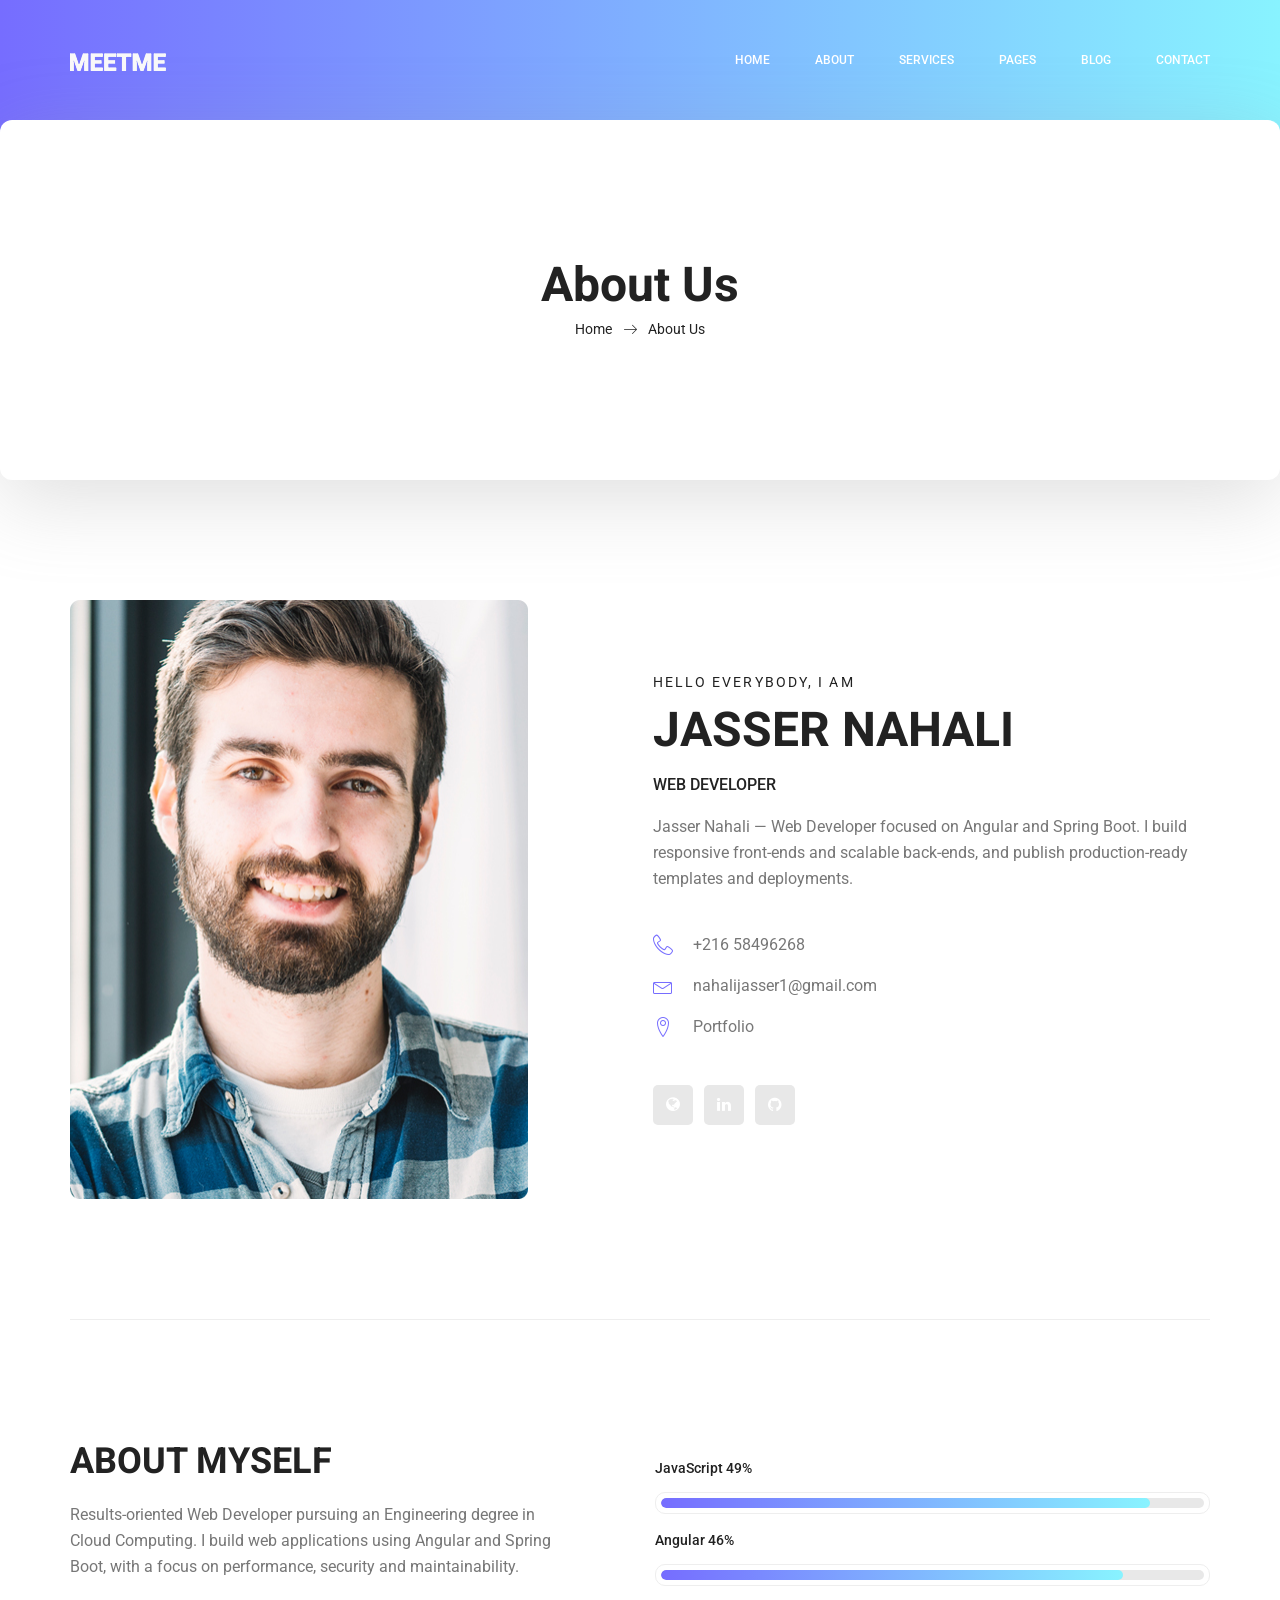
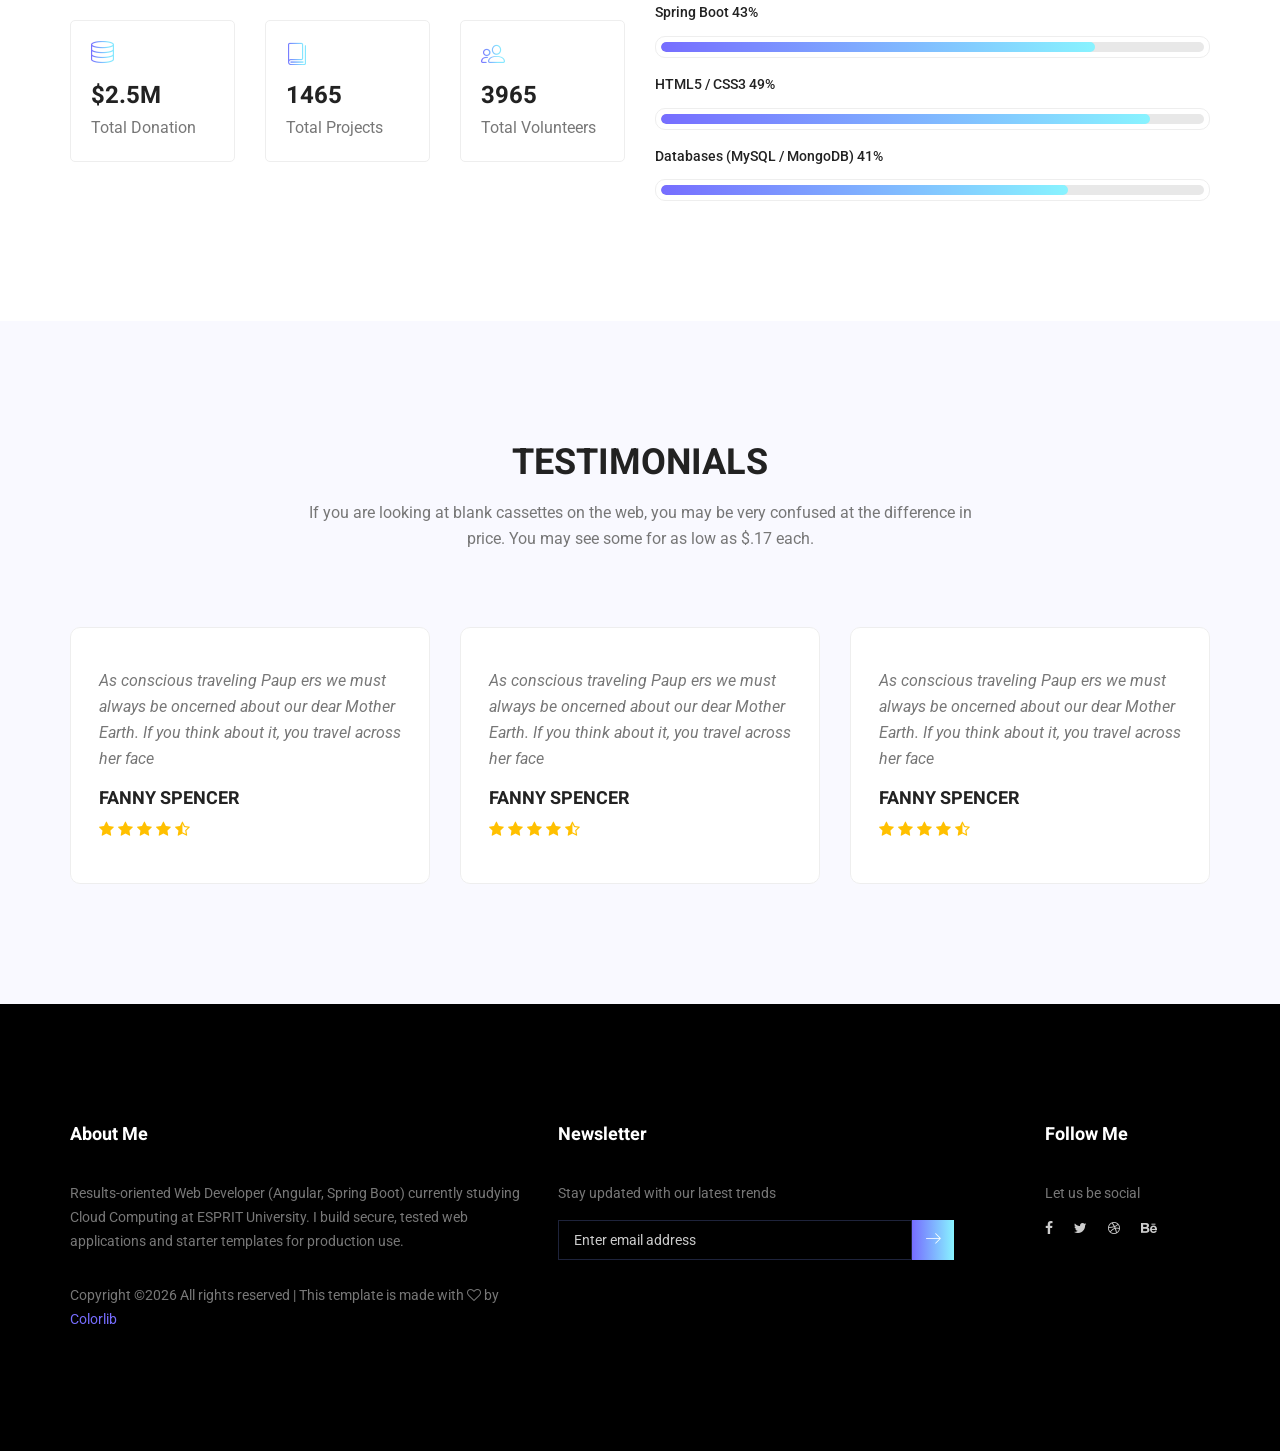
==== about-us.html @ a566b6ca "first commit" ====
<!doctype html>
<html lang="en">
    <head>
        <!-- Required meta tags -->
        <meta charset="utf-8">
        <meta name="viewport" content="width=device-width, initial-scale=1, shrink-to-fit=no">
        <link rel="icon" href="img/favicon.png" type="image/png">
        <title>MeetMe Personal</title>
        <!-- Bootstrap CSS -->
        <link rel="stylesheet" href="css/bootstrap.css">
        <link rel="stylesheet" href="vendors/linericon/style.css">
        <link rel="stylesheet" href="css/font-awesome.min.css">
        <link rel="stylesheet" href="vendors/owl-carousel/owl.carousel.min.css">
        <link rel="stylesheet" href="vendors/lightbox/simpleLightbox.css">
        <link rel="stylesheet" href="vendors/nice-select/css/nice-select.css">
        <link rel="stylesheet" href="vendors/animate-css/animate.css">
        <link rel="stylesheet" href="vendors/popup/magnific-popup.css">
        <!-- main css -->
        <link rel="stylesheet" href="css/style.css">
        <link rel="stylesheet" href="css/responsive.css">
    </head>
    <body>
        
        <!--================Header Menu Area =================-->
        <header class="header_area">
            <div class="main_menu">
            	<nav class="navbar navbar-expand-lg navbar-light">
					<div class="container box_1620">
						<!-- Brand and toggle get grouped for better mobile display -->
						<a class="navbar-brand logo_h" href="index.html"><img src="img/logo.png" alt=""></a>
						<button class="navbar-toggler" type="button" data-toggle="collapse" data-target="#navbarSupportedContent" aria-controls="navbarSupportedContent" aria-expanded="false" aria-label="Toggle navigation">
							<span class="icon-bar"></span>
							<span class="icon-bar"></span>
							<span class="icon-bar"></span>
						</button>
						<!-- Collect the nav links, forms, and other content for toggling -->
						<div class="collapse navbar-collapse offset" id="navbarSupportedContent">
							<ul class="nav navbar-nav menu_nav ml-auto">
								<li class="nav-item active"><a class="nav-link" href="index.html">Home</a></li> 
								<li class="nav-item"><a class="nav-link" href="about-us.html">About</a></li> 
								<li class="nav-item"><a class="nav-link" href="services.html">Services</a></li> 
								<li class="nav-item submenu dropdown">
									<a href="#" class="nav-link dropdown-toggle" data-toggle="dropdown" role="button" aria-haspopup="true" aria-expanded="false">Pages</a>
									<ul class="dropdown-menu">
										<li class="nav-item"><a class="nav-link" href="portfolio.html">Portfolio</a></li>
										<li class="nav-item"><a class="nav-link" href="elements.html">Elements</a></li>
									</ul>
								</li> 
								<li class="nav-item submenu dropdown">
									<a href="#" class="nav-link dropdown-toggle" data-toggle="dropdown" role="button" aria-haspopup="true" aria-expanded="false">Blog</a>
									<ul class="dropdown-menu">
										<li class="nav-item"><a class="nav-link" href="blog.html">Blog</a></li>
										<li class="nav-item"><a class="nav-link" href="single-blog.html">Blog Details</a></li>
									</ul>
								</li> 
								<li class="nav-item"><a class="nav-link" href="contact.html">Contact</a></li>
							</ul>
						</div> 
					</div>
            	</nav>
            </div>
        </header>
        <!--================Header Menu Area =================-->
        
        <!--================Home Banner Area =================-->
        <section class="banner_area">
            <div class="box_1620">
				<div class="banner_inner d-flex align-items-center">
					<div class="container">
						<div class="banner_content text-center">
							<h2>About Us</h2>
							<div class="page_link">
								<a href="index.html">Home</a>
								<a href="about-us.html">About Us</a>
							</div>
						</div>
					</div>
				</div>
            </div>
        </section>
        <!--================End Home Banner Area =================-->
        
        
        <!--================Home Banner Area =================-->
        <section class="profile_area">
           	<div class="container">
           		<div class="profile_inner p_120">
					<div class="row">
						<div class="col-lg-5">
							<img class="img-fluid" src="img/personal-2.jpg" alt="">
						</div>
						<div class="col-lg-7">
							<div class="personal_text">
								<h6>Hello Everybody, I am</h6>
								<h3>JASSER NAHALI</h3>
								<h4>Web Developer</h4>
								<p>Jasser Nahali — Web Developer focused on Angular and Spring Boot. I build responsive front-ends and scalable back-ends, and publish production-ready templates and deployments.</p>
								<ul class="list basic_info">
									<li><a href="#"><i class="lnr lnr-phone-handset"></i> +216 58496268</a></li>
									<li><a href="mailto:nahalijasser1@gmail.com"><i class="lnr lnr-envelope"></i> nahalijasser1@gmail.com</a></li>
									<li><a href="https://jasser-nahali.netlify.app" target="_blank"><i class="lnr lnr-map-marker"></i> Portfolio</a></li>
									
								</ul>
								<ul class="list personal_social">
									<li><a href="https://jasser-nahali.netlify.app" target="_blank"><i class="fa fa-globe"></i></a></li>
									<li><a href="#"><i class="fa fa-linkedin"></i></a></li>
									<li><a href="#"><i class="fa fa-github"></i></a></li>
								</ul>
							</div>
						</div>
					</div>
           		</div>
            </div>
        </section>
        <!--================End Home Banner Area =================-->
        
        <!--================Welcome Area =================-->
        <section class="welcome_area p_120">
        	<div class="container">
        		<div class="row welcome_inner">
        			<div class="col-lg-6">
        				<div class="welcome_text">
	        				<h4>About Myself</h4>
	        				<p>Results-oriented Web Developer pursuing an Engineering degree in Cloud Computing. I build web applications using Angular and Spring Boot, with a focus on performance, security and maintainability.</p>
        					<div class="row">
        						<div class="col-md-4">
        							<div class="wel_item">
        								<i class="lnr lnr-database"></i>
        								<h4>$2.5M</h4>
        								<p>Total Donation</p>
        							</div>
        						</div>
        						<div class="col-md-4">
        							<div class="wel_item">
        								<i class="lnr lnr-book"></i>
        								<h4>1465</h4>
        								<p>Total Projects</p>
        							</div>
        						</div>
        						<div class="col-md-4">
        							<div class="wel_item">
        								<i class="lnr lnr-users"></i>
        								<h4>3965</h4>
        								<p>Total Volunteers</p>
        							</div>
        						</div>
        					</div>
        				</div>
        			</div>
        			<div class="col-lg-6">
        				<div class="tools_expert">
        					<div class="skill_main">
								<div class="skill_item">
									<h4>JavaScript <span class="counter">90</span>%</h4>
									<div class="progress_br">
										<div class="progress">
											<div class="progress-bar" role="progressbar" aria-valuenow="90" aria-valuemin="0" aria-valuemax="100"></div>
										</div>
									</div>
								</div>
								<div class="skill_item">
									<h4>Angular <span class="counter">85</span>%</h4>
									<div class="progress_br">
										<div class="progress">
											<div class="progress-bar" role="progressbar" aria-valuenow="85" aria-valuemin="0" aria-valuemax="100"></div>
										</div>
									</div>
								</div>
								<div class="skill_item">
									<h4>Spring Boot <span class="counter">80</span>%</h4>
									<div class="progress_br">
										<div class="progress">
											<div class="progress-bar" role="progressbar" aria-valuenow="80" aria-valuemin="0" aria-valuemax="100"></div>
										</div>
									</div>
								</div>
								<div class="skill_item">
									<h4>HTML5 / CSS3 <span class="counter">90</span>%</h4>
									<div class="progress_br">
										<div class="progress">
											<div class="progress-bar" role="progressbar" aria-valuenow="90" aria-valuemin="0" aria-valuemax="100"></div>
										</div>
									</div>
								</div>
								<div class="skill_item">
									<h4>Databases (MySQL / MongoDB) <span class="counter">75</span>%</h4>
									<div class="progress_br">
										<div class="progress">
											<div class="progress-bar" role="progressbar" aria-valuenow="75" aria-valuemin="0" aria-valuemax="100"></div>
										</div>
									</div>
								</div>
							</div>
        				</div>
        			</div>
        		</div>
        	</div>
        </section>
        <!--================End Welcome Area =================-->
        
        <!--================Testimonials Area =================-->
        <section class="testimonials_area p_120">
        	<div class="container">
        		<div class="main_title">
        			<h2>Testimonials</h2>
        			<p>If you are looking at blank cassettes on the web, you may be very confused at the difference in price. You may see some for as low as $.17 each.</p>
        		</div>
        		<div class="testi_inner">
					<div class="testi_slider owl-carousel">
						<div class="item">
							<div class="testi_item">
								<p>As conscious traveling Paup ers we must always be oncerned about our dear Mother Earth. If you think about it, you travel across her face</p>
								<h4>Fanny Spencer</h4>
								<a href="#"><i class="fa fa-star"></i></a>
								<a href="#"><i class="fa fa-star"></i></a>
								<a href="#"><i class="fa fa-star"></i></a>
								<a href="#"><i class="fa fa-star"></i></a>
								<a href="#"><i class="fa fa-star-half-o"></i></a>
							</div>
						</div>
						<div class="item">
							<div class="testi_item">
								<p>As conscious traveling Paup ers we must always be oncerned about our dear Mother Earth. If you think about it, you travel across her face</p>
								<h4>Fanny Spencer</h4>
								<a href="#"><i class="fa fa-star"></i></a>
								<a href="#"><i class="fa fa-star"></i></a>
								<a href="#"><i class="fa fa-star"></i></a>
								<a href="#"><i class="fa fa-star"></i></a>
								<a href="#"><i class="fa fa-star-half-o"></i></a>
							</div>
						</div>
						<div class="item">
							<div class="testi_item">
								<p>As conscious traveling Paup ers we must always be oncerned about our dear Mother Earth. If you think about it, you travel across her face</p>
								<h4>Fanny Spencer</h4>
								<a href="#"><i class="fa fa-star"></i></a>
								<a href="#"><i class="fa fa-star"></i></a>
								<a href="#"><i class="fa fa-star"></i></a>
								<a href="#"><i class="fa fa-star"></i></a>
								<a href="#"><i class="fa fa-star-half-o"></i></a>
							</div>
						</div>
					</div>
        		</div>
        	</div>
        </section>
        <!--================End Testimonials Area =================-->
        
        <!--================Footer Area =================-->
        <footer class="footer_area p_120">
        	<div class="container">
        		<div class="row footer_inner">
        			<div class="col-lg-5 col-sm-6">
        				<aside class="f_widget ab_widget">
        					<div class="f_title">
        						<h3>About Me</h3>
        					</div>
        					<p>Results-oriented Web Developer (Angular, Spring Boot) currently studying Cloud Computing at ESPRIT University. I build secure, tested web applications and starter templates for production use.</p>
        					<p><!-- Link back to Colorlib can't be removed. Template is licensed under CC BY 3.0. -->
Copyright &copy;<script>document.write(new Date().getFullYear());</script> All rights reserved | This template is made with <i class="fa fa-heart-o" aria-hidden="true"></i> by <a href="https://colorlib.com" target="_blank">Colorlib</a>
<!-- Link back to Colorlib can't be removed. Template is licensed under CC BY 3.0. --></p>
        				</aside>
        			</div>
        			<div class="col-lg-5 col-sm-6">
        				<aside class="f_widget news_widget">
        					<div class="f_title">
        						<h3>Newsletter</h3>
        					</div>
        					<p>Stay updated with our latest trends</p>
        					<div id="mc_embed_signup">
                                <form target="_blank" action="https://spondonit.us12.list-manage.com/subscribe/post?u=1462626880ade1ac87bd9c93a&amp;id=92a4423d01" method="get" class="subscribe_form relative">
                                	<div class="input-group d-flex flex-row">
                                        <input name="EMAIL" placeholder="Enter email address" onfocus="this.placeholder = ''" onblur="this.placeholder = 'Email Address '" required="" type="email">
                                        <button class="btn sub-btn"><span class="lnr lnr-arrow-right"></span></button>		
                                    </div>				
                                    <div class="mt-10 info"></div>
                                </form>
                            </div>
        				</aside>
        			</div>
        			<div class="col-lg-2">
        				<aside class="f_widget social_widget">
        					<div class="f_title">
        						<h3>Follow Me</h3>
        					</div>
        					<p>Let us be social</p>
        					<ul class="list">
        						<li><a href="#"><i class="fa fa-facebook"></i></a></li>
        						<li><a href="#"><i class="fa fa-twitter"></i></a></li>
        						<li><a href="#"><i class="fa fa-dribbble"></i></a></li>
        						<li><a href="#"><i class="fa fa-behance"></i></a></li>
        					</ul>
        				</aside>
        			</div>
        		</div>
        	</div>
        </footer>
        <!--================End Footer Area =================-->
        
        
        
        
        <!-- Optional JavaScript -->
        <!-- jQuery first, then Popper.js, then Bootstrap JS -->
        <script src="js/jquery-3.3.1.min.js"></script>
        <script src="js/popper.js"></script>
        <script src="js/bootstrap.min.js"></script>
        <script src="js/stellar.js"></script>
        <script src="vendors/lightbox/simpleLightbox.min.js"></script>
        <script src="vendors/nice-select/js/jquery.nice-select.min.js"></script>
        <script src="vendors/isotope/imagesloaded.pkgd.min.js"></script>
        <script src="vendors/isotope/isotope.pkgd.min.js"></script>
        <script src="vendors/owl-carousel/owl.carousel.min.js"></script>
        <script src="vendors/popup/jquery.magnific-popup.min.js"></script>
        <script src="js/jquery.ajaxchimp.min.js"></script>
        <script src="vendors/counter-up/jquery.waypoints.min.js"></script>
        <script src="vendors/counter-up/jquery.counterup.min.js"></script>
        <script src="js/mail-script.js"></script>
        <script src="js/theme.js"></script>
    </body>
</html>
---- vendors/linericon/style.css ----
@font-face {
	font-family: 'Linearicons-Free';
	src:url('fonts/Linearicons-Free.eot?w118d');
	src:url('fonts/Linearicons-Free.eot?#iefixw118d') format('embedded-opentype'),
		url('fonts/Linearicons-Free.woff2?w118d') format('woff2'),
		url('fonts/Linearicons-Free.woff?w118d') format('woff'),
		url('fonts/Linearicons-Free.ttf?w118d') format('truetype'),
		url('fonts/Linearicons-Free.svg?w118d#Linearicons-Free') format('svg');
	font-weight: normal;
	font-style: normal;
}

.lnr {
	font-family: 'Linearicons-Free';
	speak: none;
	font-style: normal;
	font-weight: normal;
	font-variant: normal;
	text-transform: none;
	line-height: 1;

	/* Better Font Rendering =========== */
	-webkit-font-smoothing: antialiased;
	-moz-osx-font-smoothing: grayscale;
}

.lnr-home:before {
	content: "\e800";
}
.lnr-apartment:before {
	content: "\e801";
}
.lnr-pencil:before {
	content: "\e802";
}
.lnr-magic-wand:before {
	content: "\e803";
}
.lnr-drop:before {
	content: "\e804";
}
.lnr-lighter:before {
	content: "\e805";
}
.lnr-poop:before {
	content: "\e806";
}
.lnr-sun:before {
	content: "\e807";
}
.lnr-moon:before {
	content: "\e808";
}
.lnr-cloud:before {
	content: "\e809";
}
.lnr-cloud-upload:before {
	content: "\e80a";
}
.lnr-cloud-download:before {
	content: "\e80b";
}
.lnr-cloud-sync:before {
	content: "\e80c";
}
.lnr-cloud-check:before {
	content: "\e80d";
}
.lnr-database:before {
	content: "\e80e";
}
.lnr-lock:before {
	content: "\e80f";
}
.lnr-cog:before {
	content: "\e810";
}
.lnr-trash:before {
	content: "\e811";
}
.lnr-dice:before {
	content: "\e812";
}
.lnr-heart:before {
	content: "\e813";
}
.lnr-star:before {
	content: "\e814";
}
.lnr-star-half:before {
	content: "\e815";
}
.lnr-star-empty:before {
	content: "\e816";
}
.lnr-flag:before {
	content: "\e817";
}
.lnr-envelope:before {
	content: "\e818";
}
.lnr-paperclip:before {
	content: "\e819";
}
.lnr-inbox:before {
	content: "\e81a";
}
.lnr-eye:before {
	content: "\e81b";
}
.lnr-printer:before {
	content: "\e81c";
}
.lnr-file-empty:before {
	content: "\e81d";
}
.lnr-file-add:before {
	content: "\e81e";
}
.lnr-enter:before {
	content: "\e81f";
}
.lnr-exit:before {
	content: "\e820";
}
.lnr-graduation-hat:before {
	content: "\e821";
}
.lnr-license:before {
	content: "\e822";
}
.lnr-music-note:before {
	content: "\e823";
}
.lnr-film-play:before {
	content: "\e824";
}
.lnr-camera-video:before {
	content: "\e825";
}
.lnr-camera:before {
	content: "\e826";
}
.lnr-picture:before {
	content: "\e827";
}
.lnr-book:before {
	content: "\e828";
}
.lnr-bookmark:before {
	content: "\e829";
}
.lnr-user:before {
	content: "\e82a";
}
.lnr-users:before {
	content: "\e82b";
}
.lnr-shirt:before {
	content: "\e82c";
}
.lnr-store:before {
	content: "\e82d";
}
.lnr-cart:before {
	content: "\e82e";
}
.lnr-tag:before {
	content: "\e82f";
}
.lnr-phone-handset:before {
	content: "\e830";
}
.lnr-phone:before {
	content: "\e831";
}
.lnr-pushpin:before {
	content: "\e832";
}
.lnr-map-marker:before {
	content: "\e833";
}
.lnr-map:before {
	content: "\e834";
}
.lnr-location:before {
	content: "\e835";
}
.lnr-calendar-full:before {
	content: "\e836";
}
.lnr-keyboard:before {
	content: "\e837";
}
.lnr-spell-check:before {
	content: "\e838";
}
.lnr-screen:before {
	content: "\e839";
}
.lnr-smartphone:before {
	content: "\e83a";
}
.lnr-tablet:before {
	content: "\e83b";
}
.lnr-laptop:before {
	content: "\e83c";
}
.lnr-laptop-phone:before {
	content: "\e83d";
}
.lnr-power-switch:before {
	content: "\e83e";
}
.lnr-bubble:before {
	content: "\e83f";
}
.lnr-heart-pulse:before {
	content: "\e840";
}
.lnr-construction:before {
	content: "\e841";
}
.lnr-pie-chart:before {
	content: "\e842";
}
.lnr-chart-bars:before {
	content: "\e843";
}
.lnr-gift:before {
	content: "\e844";
}
.lnr-diamond:before {
	content: "\e845";
}
.lnr-linearicons:before {
	content: "\e846";
}
.lnr-dinner:before {
	content: "\e847";
}
.lnr-coffee-cup:before {
	content: "\e848";
}
.lnr-leaf:before {
	content: "\e849";
}
.lnr-paw:before {
	content: "\e84a";
}
.lnr-rocket:before {
	content: "\e84b";
}
.lnr-briefcase:before {
	content: "\e84c";
}
.lnr-bus:before {
	content: "\e84d";
}
.lnr-car:before {
	content: "\e84e";
}
.lnr-train:before {
	content: "\e84f";
}
.lnr-bicycle:before {
	content: "\e850";
}
.lnr-wheelchair:before {
	content: "\e851";
}
.lnr-select:before {
	content: "\e852";
}
.lnr-earth:before {
	content: "\e853";
}
.lnr-smile:before {
	content: "\e854";
}
.lnr-sad:before {
	content: "\e855";
}
.lnr-neutral:before {
	content: "\e856";
}
.lnr-mustache:before {
	content: "\e857";
}
.lnr-alarm:before {
	content: "\e858";
}
.lnr-bullhorn:before {
	content: "\e859";
}
.lnr-volume-high:before {
	content: "\e85a";
}
.lnr-volume-medium:before {
	content: "\e85b";
}
.lnr-volume-low:before {
	content: "\e85c";
}
.lnr-volume:before {
	content: "\e85d";
}
.lnr-mic:before {
	content: "\e85e";
}
.lnr-hourglass:before {
	content: "\e85f";
}
.lnr-undo:before {
	content: "\e860";
}
.lnr-redo:before {
	content: "\e861";
}
.lnr-sync:before {
	content: "\e862";
}
.lnr-history:before {
	content: "\e863";
}
.lnr-clock:before {
	content: "\e864";
}
.lnr-download:before {
	content: "\e865";
}
.lnr-upload:before {
	content: "\e866";
}
.lnr-enter-down:before {
	content: "\e867";
}
.lnr-exit-up:before {
	content: "\e868";
}
.lnr-bug:before {
	content: "\e869";
}
.lnr-code:before {
	content: "\e86a";
}
.lnr-link:before {
	content: "\e86b";
}
.lnr-unlink:before {
	content: "\e86c";
}
.lnr-thumbs-up:before {
	content: "\e86d";
}
.lnr-thumbs-down:before {
	content: "\e86e";
}
.lnr-magnifier:before {
	content: "\e86f";
}
.lnr-cross:before {
	content: "\e870";
}
.lnr-menu:before {
	content: "\e871";
}
.lnr-list:before {
	content: "\e872";
}
.lnr-chevron-up:before {
	content: "\e873";
}
.lnr-chevron-down:before {
	content: "\e874";
}
.lnr-chevron-left:before {
	content: "\e875";
}
.lnr-chevron-right:before {
	content: "\e876";
}
.lnr-arrow-up:before {
	content: "\e877";
}
.lnr-arrow-down:before {
	content: "\e878";
}
.lnr-arrow-left:before {
	content: "\e879";
}
.lnr-arrow-right:before {
	content: "\e87a";
}
.lnr-move:before {
	content: "\e87b";
}
.lnr-warning:before {
	content: "\e87c";
}
.lnr-question-circle:before {
	content: "\e87d";
}
.lnr-menu-circle:before {
	content: "\e87e";
}
.lnr-checkmark-circle:before {
	content: "\e87f";
}
.lnr-cross-circle:before {
	content: "\e880";
}
.lnr-plus-circle:before {
	content: "\e881";
}
.lnr-circle-minus:before {
	content: "\e882";
}
.lnr-arrow-up-circle:before {
	content: "\e883";
}
.lnr-arrow-down-circle:before {
	content: "\e884";
}
.lnr-arrow-left-circle:before {
	content: "\e885";
}
.lnr-arrow-right-circle:before {
	content: "\e886";
}
.lnr-chevron-up-circle:before {
	content: "\e887";
}
.lnr-chevron-down-circle:before {
	content: "\e888";
}
.lnr-chevron-left-circle:before {
	content: "\e889";
}
.lnr-chevron-right-circle:before {
	content: "\e88a";
}
.lnr-crop:before {
	content: "\e88b";
}
.lnr-frame-expand:before {
	content: "\e88c";
}
.lnr-frame-contract:before {
	content: "\e88d";
}
.lnr-layers:before {
	content: "\e88e";
}
.lnr-funnel:before {
	content: "\e88f";
}
.lnr-text-format:before {
	content: "\e890";
}
.lnr-text-format-remove:before {
	content: "\e891";
}
.lnr-text-size:before {
	content: "\e892";
}
.lnr-bold:before {
	content: "\e893";
}
.lnr-italic:before {
	content: "\e894";
}
.lnr-underline:before {
	content: "\e895";
}
.lnr-strikethrough:before {
	content: "\e896";
}
.lnr-highlight:before {
	content: "\e897";
}
.lnr-text-align-left:before {
	content: "\e898";
}
.lnr-text-align-center:before {
	content: "\e899";
}
.lnr-text-align-right:before {
	content: "\e89a";
}
.lnr-text-align-justify:before {
	content: "\e89b";
}
.lnr-line-spacing:before {
	content: "\e89c";
}
.lnr-indent-increase:before {
	content: "\e89d";
}
.lnr-indent-decrease:before {
	content: "\e89e";
}
.lnr-pilcrow:before {
	content: "\e89f";
}
.lnr-direction-ltr:before {
	content: "\e8a0";
}
.lnr-direction-rtl:before {
	content: "\e8a1";
}
.lnr-page-break:before {
	content: "\e8a2";
}
.lnr-sort-alpha-asc:before {
	content: "\e8a3";
}
.lnr-sort-amount-asc:before {
	content: "\e8a4";
}
.lnr-hand:before {
	content: "\e8a5";
}
.lnr-pointer-up:before {
	content: "\e8a6";
}
.lnr-pointer-right:before {
	content: "\e8a7";
}
.lnr-pointer-down:before {
	content: "\e8a8";
}
.lnr-pointer-left:before {
	content: "\e8a9";
}
---- vendors/nice-select/css/nice-select.css ----
.nice-select {
  -webkit-tap-highlight-color: transparent;
  background-color: #fff;
  border-radius: 5px;
  border: solid 1px #e8e8e8;
  box-sizing: border-box;
  clear: both;
  cursor: pointer;
  display: block;
  float: left;
  font-family: inherit;
  font-size: 14px;
  font-weight: normal;
  height: 42px;
  line-height: 40px;
  outline: none;
  padding-left: 18px;
  padding-right: 30px;
  position: relative;
  text-align: left !important;
  -webkit-transition: all 0.2s ease-in-out;
  transition: all 0.2s ease-in-out;
  -webkit-user-select: none;
     -moz-user-select: none;
      -ms-user-select: none;
          user-select: none;
  white-space: nowrap;
  width: auto; }
  .nice-select:hover {
    border-color: #dbdbdb; }
  .nice-select:active, .nice-select.open, .nice-select:focus {
    border-color: #999; }
  .nice-select:after {
    border-bottom: 2px solid #999;
    border-right: 2px solid #999;
    content: '';
    display: block;
    height: 5px;
    margin-top: -4px;
    pointer-events: none;
    position: absolute;
    right: 12px;
    top: 50%;
    -webkit-transform-origin: 66% 66%;
        -ms-transform-origin: 66% 66%;
            transform-origin: 66% 66%;
    -webkit-transform: rotate(45deg);
        -ms-transform: rotate(45deg);
            transform: rotate(45deg);
    -webkit-transition: all 0.15s ease-in-out;
    transition: all 0.15s ease-in-out;
    width: 5px; }
  .nice-select.open:after {
    -webkit-transform: rotate(-135deg);
        -ms-transform: rotate(-135deg);
            transform: rotate(-135deg); }
  .nice-select.open .list {
    opacity: 1;
    pointer-events: auto;
    -webkit-transform: scale(1) translateY(0);
        -ms-transform: scale(1) translateY(0);
            transform: scale(1) translateY(0); }
  .nice-select.disabled {
    border-color: #ededed;
    color: #999;
    pointer-events: none; }
    .nice-select.disabled:after {
      border-color: #cccccc; }
  .nice-select.wide {
    width: 100%; }
    .nice-select.wide .list {
      left: 0 !important;
      right: 0 !important; }
  .nice-select.right {
    float: right; }
    .nice-select.right .list {
      left: auto;
      right: 0; }
  .nice-select.small {
    font-size: 12px;
    height: 36px;
    line-height: 34px; }
    .nice-select.small:after {
      height: 4px;
      width: 4px; }
    .nice-select.small .option {
      line-height: 34px;
      min-height: 34px; }
  .nice-select .list {
    background-color: #fff;
    border-radius: 5px;
    box-shadow: 0 0 0 1px rgba(68, 68, 68, 0.11);
    box-sizing: border-box;
    margin-top: 4px;
    opacity: 0;
    overflow: hidden;
    padding: 0;
    pointer-events: none;
    position: absolute;
    top: 100%;
    left: 0;
    -webkit-transform-origin: 50% 0;
        -ms-transform-origin: 50% 0;
            transform-origin: 50% 0;
    -webkit-transform: scale(0.75) translateY(-21px);
        -ms-transform: scale(0.75) translateY(-21px);
            transform: scale(0.75) translateY(-21px);
    -webkit-transition: all 0.2s cubic-bezier(0.5, 0, 0, 1.25), opacity 0.15s ease-out;
    transition: all 0.2s cubic-bezier(0.5, 0, 0, 1.25), opacity 0.15s ease-out;
    z-index: 9; }
    .nice-select .list:hover .option:not(:hover) {
      background-color: transparent !important; }
  .nice-select .option {
    cursor: pointer;
    font-weight: 400;
    line-height: 40px;
    list-style: none;
    min-height: 40px;
    outline: none;
    padding-left: 18px;
    padding-right: 29px;
    text-align: left;
    -webkit-transition: all 0.2s;
    transition: all 0.2s; }
    .nice-select .option:hover, .nice-select .option.focus, .nice-select .option.selected.focus {
      background-color: #f6f6f6; }
    .nice-select .option.selected {
      font-weight: bold; }
    .nice-select .option.disabled {
      background-color: transparent;
      color: #999;
      cursor: default; }

.no-csspointerevents .nice-select .list {
  display: none; }

.no-csspointerevents .nice-select.open .list {
  display: block; }
---- css/style.css ----
/*----------------------------------------------------
@File: Default Styles
@Author: Rocky Ahmed
@URL: http://wethemez.com
Author E-mail: rockybd1995@gmail.com

This file contains the styling for the actual theme, this
is the file you need to edit to change the look of the
theme.
---------------------------------------------------- */
/*=====================================================================
@Template Name: Builder Construction 
@Author: Rocky Ahmed
@Developed By: Rocky Ahmed
@Developer URL: http://rocky.wethemez.com
Author E-mail: rockybd1995@gmail.com

@Default Styles

Table of Content:
01/ Variables
02/ predefin
03/ header
04/ button
05/ banner
06/ breadcrumb
07/ about
08/ team
09/ project 
10/ price 
11/ team 
12/ blog 
13/ video  
14/ features  
15/ career  
16/ contact 
17/ footer

=====================================================================*/
/*----------------------------------------------------*/
/*font Variables*/
/*Color Variables*/
/*=================== fonts ====================*/
@import url("https://fonts.googleapis.com/css?family=Heebo:300,400,700,900|Roboto:300,400,500,700");
/*---------------------------------------------------- */
/*----------------------------------------------------*/
.list {
  list-style: none;
  margin: 0px;
  padding: 0px; }
.imageprofile{
  width: 700px;
}
a {
  text-decoration: none;
  transition: all 0.3s ease-in-out; }
  a:hover, a:focus {
    text-decoration: none;
    outline: none; }

.row.m0 {
  margin: 0px; }

body {
  line-height: 26px;
  font-size: 16px;
  font-family: "Roboto", sans-serif;
  font-weight: normal;
  color: #777777; }

h1, h2, h3, h4, h5, h6 {
  font-family: "Heebo", sans-serif;
  font-weight: bold; }

button:focus {
  outline: none;
  box-shadow: none; }

.p0 {
  padding-left: 0px;
  padding-right: 0px; }

.p_120 {
  padding-top: 120px;
  padding-bottom: 120px; }

.p_100 {
  padding-top: 100px;
  padding-bottom: 100px; }

.pad_top {
  padding-top: 120px; }

.pad_bt {
  padding-bottom: 120px; }

.mt-25 {
  margin-top: 25px; }

@media (min-width: 1200px) {
  .container {
    max-width: 1170px; } }

@media (min-width: 1620px) {
  .box_1620 {
    max-width: 1620px;
    margin: auto;
    width: 100%;
    padding-left: 0px;
    padding-right: 0px; } }
/* Main Title Area css
============================================================================================ */
.main_title {
  text-align: center;
  max-width: 670px;
  margin: 0px auto 75px; }
  .main_title h2 {
    font-family: "Heebo", sans-serif;
    font-size: 36px;
    color: #222222;
    margin-bottom: 15px;
    text-transform: uppercase; }
  .main_title p {
    font-size: 16px;
    font-family: "Roboto", sans-serif;
    font-weight: normal;
    line-height: 26px;
    color: #777777;
    margin-bottom: 0px; }

/* End Main Title Area css
============================================================================================ */
/*---------------------------------------------------- */
/*----------------------------------------------------*/
.header_area {
  position: absolute;
  width: 100%;
  top: 0;
  left: 0;
  z-index: 99;
  transition: background 0.4s, all 0.3s linear; }
  .header_area .navbar {
    background: transparent;
    padding: 0px;
    border: 0px;
    border-radius: 0px; }
    .header_area .navbar .nav .nav-item {
      margin-right: 45px; }
      .header_area .navbar .nav .nav-item .nav-link {
        font: 500 12px/120px "Roboto", sans-serif;
        text-transform: uppercase;
        color: #fff;
        padding: 0px;
        display: inline-block; }
        .header_area .navbar .nav .nav-item .nav-link:after {
          display: none; }
      .header_area .navbar .nav .nav-item:hover .nav-link, .header_area .navbar .nav .nav-item.active .nav-link {
        color: #fff; }
      .header_area .navbar .nav .nav-item.submenu {
        position: relative; }
        .header_area .navbar .nav .nav-item.submenu ul {
          border: none;
          padding: 0px;
          border-radius: 0px;
          box-shadow: none;
          margin: 0px;
          background: #fff;
          box-shadow: 0px 3px 16px 0px rgba(0, 0, 0, 0.1); }
          @media (min-width: 992px) {
            .header_area .navbar .nav .nav-item.submenu ul {
              position: absolute;
              top: 120%;
              left: 0px;
              min-width: 200px;
              text-align: left;
              opacity: 0;
              transition: all 300ms ease-in;
              visibility: hidden;
              display: block;
              border: none;
              padding: 0px;
              border-radius: 0px; } }
          .header_area .navbar .nav .nav-item.submenu ul:before {
            content: "";
            width: 0;
            height: 0;
            border-style: solid;
            border-width: 10px 10px 0 10px;
            border-color: #eeeeee transparent transparent transparent;
            position: absolute;
            right: 24px;
            top: 45px;
            z-index: 3;
            opacity: 0;
            transition: all 400ms linear; }
          .header_area .navbar .nav .nav-item.submenu ul .nav-item {
            display: block;
            float: none;
            margin-right: 0px;
            border-bottom: 1px solid #ededed;
            margin-left: 0px;
            transition: all 0.4s linear; }
            .header_area .navbar .nav .nav-item.submenu ul .nav-item .nav-link {
              line-height: 45px;
              color: #222222;
              padding: 0px 30px;
              transition: all 150ms linear;
              display: block;
              margin-right: 0px; }
            .header_area .navbar .nav .nav-item.submenu ul .nav-item:last-child {
              border-bottom: none; }
            .header_area .navbar .nav .nav-item.submenu ul .nav-item:hover .nav-link {
              background: #766dff;
              color: #fff; }
        @media (min-width: 992px) {
          .header_area .navbar .nav .nav-item.submenu:hover ul {
            visibility: visible;
            opacity: 1;
            top: 100%; } }
        .header_area .navbar .nav .nav-item.submenu:hover ul .nav-item {
          margin-top: 0px; }
      .header_area .navbar .nav .nav-item:last-child {
        margin-right: 0px; }
    .header_area .navbar .search {
      font-size: 12px;
      line-height: 60px;
      display: inline-block;
      color: #222222;
      margin-left: 80px; }
      .header_area .navbar .search i {
        font-weight: 600; }
  .header_area.navbar_fixed .main_menu {
    position: fixed;
    width: 100%;
    top: -70px;
    left: 0;
    right: 0;
    background: #000;
    transform: translateY(70px);
    transition: transform 500ms ease, background 500ms ease;
    -webkit-transition: transform 500ms ease, background 500ms ease;
    box-shadow: 0px 3px 16px 0px rgba(0, 0, 0, 0.1); }
    .header_area.navbar_fixed .main_menu .navbar .nav .nav-item .nav-link {
      line-height: 70px; }

.top_menu {
  background: #f9f9ff; }
  .top_menu .header_social li {
    display: inline-block;
    margin-right: 15px; }
    .top_menu .header_social li a {
      font-size: 14px;
      color: #777777;
      display: inline-block;
      line-height: 42px;
      transition: all 300ms linear 0s; }
    .top_menu .header_social li:last-child {
      margin-right: 0px; }
    .top_menu .header_social li:hover a {
      color: #766dff; }
  .top_menu .dn_btn {
    line-height: 42px;
    display: inline-block;
    font-size: 12px;
    margin-right: 30px;
    font-family: "Roboto", sans-serif;
    font-weight: normal;
    color: #777777;
    transition: all 300ms linear 0s; }
    .top_menu .dn_btn:hover {
      color: #766dff; }
    .top_menu .dn_btn:last-child {
      margin-right: 0px; }
  .top_menu .lan_pack {
    height: 30px;
    border: 1px solid #eeeeee;
    border-radius: 3px;
    line-height: 28px;
    font-size: 12px;
    font-family: "Roboto", sans-serif;
    font-weight: 500;
    padding-left: 19px;
    padding-right: 36px;
    color: #777777;
    background: #f9f9ff;
    margin-right: 5px;
    margin-top: 8px; }
    .top_menu .lan_pack .current {
      color: #777777; }
    .top_menu .lan_pack:after {
      content: "\f0d7";
      border: none !important;
      font: normal normal normal 12px/1 FontAwesome;
      transform: rotate(0deg);
      height: auto;
      margin-top: -6px;
      right: 20px; }

/*---------------------------------------------------- */
/*----------------------------------------------------*/
/* Home Banner Area css
============================================================================================ */
.home_banner_area {
  position: relative;
  z-index: 1;
  background-image: -moz-linear-gradient(0deg, #766dff 0%, #88f3ff 100%);
  background-image: -webkit-linear-gradient(0deg, #766dff 0%, #88f3ff 100%);
  background-image: -ms-linear-gradient(0deg, #766dff 0%, #88f3ff 100%);
  margin-bottom: 200px; }
  .home_banner_area .box_1620 {
    min-height: 700px;
    border-radius: 12px;
    position: relative;
    bottom: -200px;
    background: #fff;
    padding: 30px;
    box-shadow: 0px 20px 80px 0px rgba(153, 153, 153, 0.3); }
  .home_banner_area .banner_inner {
    position: relative;
    width: 100%;
    min-height: 700px;
    display: flex; }
    .home_banner_area .banner_inner .banner_content {
      color: #222222;
      vertical-align: middle;
      align-self: center;
      text-align: left; }
      .home_banner_area .banner_inner .banner_content .media .d-flex {
        padding-right: 125px; }
      .home_banner_area .banner_inner .banner_content .media .media-body {
        vertical-align: middle;
        align-self: center; }

.blog_banner {
  min-height: 780px;
  position: relative;
  z-index: 1;
  overflow: hidden;
  margin-bottom: 0px; }
  .blog_banner .banner_inner {
    background: #04091e;
    position: relative;
    overflow: hidden;
    width: 100%;
    min-height: 780px;
    z-index: 1; }
    .blog_banner .banner_inner .overlay {
      background: url(../img/banner/banner-2.jpg) no-repeat scroll center center;
      opacity: .5;
      height: 125%;
      position: absolute;
      left: 0px;
      top: 0px;
      width: 100%;
      z-index: -1; }
    .blog_banner .banner_inner .blog_b_text {
      max-width: 700px;
      margin: auto;
      color: #fff; }
      .blog_banner .banner_inner .blog_b_text h2 {
        font-size: 60px;
        font-weight: bold;
        font-family: "Heebo", sans-serif;
        line-height: 66px;
        margin-bottom: 15px;
        text-transform: uppercase; }
      .blog_banner .banner_inner .blog_b_text p {
        font-size: 16px;
        margin-bottom: 35px; }
      .blog_banner .banner_inner .blog_b_text .white_bg_btn {
        line-height: 42px;
        padding: 0px 45px;
        border-radius: 5px; }

.banner_box {
  max-width: 1620px;
  margin: auto; }

.banner_area {
  position: relative;
  z-index: 1;
  min-height: 350px;
  background-image: -moz-linear-gradient(0deg, #766dff 0%, #88f3ff 100%);
  background-image: -webkit-linear-gradient(0deg, #766dff 0%, #88f3ff 100%);
  background-image: -ms-linear-gradient(0deg, #766dff 0%, #88f3ff 100%);
  margin-bottom: 120px; }
  .banner_area .box_1620 {
    background: #fff;
    min-height: 360px;
    border-radius: 12px;
    position: relative;
    bottom: -120px;
    box-shadow: 0px 20px 80px 0px rgba(153, 153, 153, 0.3); }
  .banner_area .banner_inner {
    position: relative;
    overflow: hidden;
    width: 100%;
    min-height: 360px;
    z-index: 1; }
    .banner_area .banner_inner .banner_content h2 {
      color: #222222;
      font-size: 48px;
      font-family: "Heebo", sans-serif;
      margin-bottom: 0px;
      font-weight: bold; }
    .banner_area .banner_inner .banner_content .page_link a {
      font-size: 14px;
      color: #222222;
      font-family: "Roboto", sans-serif;
      margin-right: 32px;
      position: relative; }
      .banner_area .banner_inner .banner_content .page_link a:before {
        content: "\e87a";
        font-family: 'Linearicons-Free';
        position: absolute;
        right: -25px;
        top: 50%;
        transform: translateY(-50%); }
      .banner_area .banner_inner .banner_content .page_link a:last-child {
        margin-right: 0px; }
        .banner_area .banner_inner .banner_content .page_link a:last-child:before {
          display: none; }
      .banner_area .banner_inner .banner_content .page_link a:hover {
        color: #766dff; }

/* End Home Banner Area css
============================================================================================ */
/*---------------------------------------------------- */
/*----------------------------------------------------*/
/* Latest Blog Area css
============================================================================================ */
.latest_blog_inner {
  margin-bottom: -30px; }

.l_blog_item {
  margin-bottom: 30px; }
  .l_blog_item .date {
    font-size: 13px;
    font-family: "Roboto", sans-serif;
    font-weight: normal;
    color: #777777;
    margin-top: 20px;
    display: block;
    margin-bottom: 15px; }
  .l_blog_item h4 {
    font-size: 18px;
    line-height: 24px;
    color: #222222;
    border-bottom: 1px solid #eeeeee;
    padding-bottom: 20px;
    margin-bottom: 20px;
    transition: all 300ms linear 0s; }
  .l_blog_item p {
    margin-bottom: 0px; }
  .l_blog_item:hover h4 {
    color: #766dff; }

/* End Latest Blog Area css
============================================================================================ */
/*================= latest_blog_area css =============*/
.single-recent-blog-post {
  margin-bottom: 30px; }
  .single-recent-blog-post .thumb {
    overflow: hidden; }
    .single-recent-blog-post .thumb img {
      transition: all 0.7s linear; }
  .single-recent-blog-post .details {
    padding-top: 30px; }
    .single-recent-blog-post .details .sec_h4 {
      line-height: 24px;
      padding: 10px 0px 13px;
      transition: all 0.3s linear; }
      .single-recent-blog-post .details .sec_h4:hover {
        color: #777777; }
  .single-recent-blog-post .date {
    font-size: 14px;
    line-height: 24px;
    font-weight: 400; }
  .single-recent-blog-post:hover img {
    transform: scale(1.23) rotate(10deg); }

.tags .tag_btn {
  font-size: 12px;
  font-weight: 500;
  line-height: 20px;
  border: 1px solid #eeeeee;
  display: inline-block;
  padding: 1px 18px;
  text-align: center;
  color: #222222; }
  .tags .tag_btn:before {
    background: #766dff; }
  .tags .tag_btn + .tag_btn {
    margin-left: 2px; }

/*========= blog_categorie_area css ===========*/
.blog_categorie_area {
  padding-top: 80px;
  padding-bottom: 80px; }

.categories_post {
  position: relative;
  text-align: center;
  cursor: pointer; }
  .categories_post img {
    max-width: 100%; }
  .categories_post .categories_details {
    position: absolute;
    top: 20px;
    left: 20px;
    right: 20px;
    bottom: 20px;
    background: rgba(34, 34, 34, 0.8);
    color: #fff;
    transition: all 0.3s linear;
    display: flex;
    align-items: center;
    justify-content: center; }
    .categories_post .categories_details h5 {
      margin-bottom: 0px;
      font-size: 18px;
      line-height: 26px;
      text-transform: uppercase;
      color: #fff;
      position: relative; }
    .categories_post .categories_details p {
      font-weight: 300;
      font-size: 14px;
      line-height: 26px;
      margin-bottom: 0px; }
    .categories_post .categories_details .border_line {
      margin: 10px 0px;
      background: #fff;
      width: 100%;
      height: 1px; }
  .categories_post:hover .categories_details {
    background-image: -moz-linear-gradient(0deg, #766dff 0%, #88f3ff 100%);
    background-image: -webkit-linear-gradient(0deg, #766dff 0%, #88f3ff 100%);
    background-image: -ms-linear-gradient(0deg, #766dff 0%, #88f3ff 100%);
    opacity: 0.851; }

/*============ blog_left_sidebar css ==============*/
.blog_item {
  margin-bottom: 40px; }

.blog_info {
  padding-top: 30px; }
  .blog_info .post_tag {
    padding-bottom: 20px; }
    .blog_info .post_tag a {
      font: 300 14px/21px "Roboto", sans-serif;
      color: #222222; }
      .blog_info .post_tag a:hover {
        color: #777777; }
      .blog_info .post_tag a.active {
        color: #766dff; }
  .blog_info .blog_meta li a {
    font: 300 14px/20px "Roboto", sans-serif;
    color: #777777;
    vertical-align: middle;
    padding-bottom: 12px;
    display: inline-block; }
    .blog_info .blog_meta li a i {
      color: #222222;
      font-size: 16px;
      font-weight: 600;
      padding-left: 15px;
      line-height: 20px;
      vertical-align: middle; }
    .blog_info .blog_meta li a:hover {
      color: #766dff; }

.blog_post img {
  max-width: 100%; }

.blog_details {
  padding-top: 20px; }
  .blog_details h2 {
    font-size: 24px;
    line-height: 36px;
    color: #222222;
    font-weight: 600;
    transition: all 0.3s linear; }
    .blog_details h2:hover {
      color: #766dff; }
  .blog_details p {
    margin-bottom: 26px; }

.view_btn {
  font-size: 14px;
  line-height: 36px;
  display: inline-block;
  color: #222222;
  font-weight: 500;
  padding: 0px 30px;
  background: #fff; }

.blog_right_sidebar {
  border: 1px solid #eeeeee;
  background: #fafaff;
  padding: 30px; }
  .blog_right_sidebar .widget_title {
    font-size: 18px;
    line-height: 25px;
    background: #766dff;
    text-align: center;
    color: #fff;
    padding: 8px 0px;
    margin-bottom: 30px; }
  .blog_right_sidebar .search_widget .input-group .form-control {
    font-size: 14px;
    line-height: 29px;
    border: 0px;
    width: 100%;
    font-weight: 300;
    color: #fff;
    padding-left: 20px;
    border-radius: 45px;
    z-index: 0;
    background: #766dff; }
    .blog_right_sidebar .search_widget .input-group .form-control.placeholder {
      color: #fff; }
    .blog_right_sidebar .search_widget .input-group .form-control:-moz-placeholder {
      color: #fff; }
    .blog_right_sidebar .search_widget .input-group .form-control::-moz-placeholder {
      color: #fff; }
    .blog_right_sidebar .search_widget .input-group .form-control::-webkit-input-placeholder {
      color: #fff; }
    .blog_right_sidebar .search_widget .input-group .form-control:focus {
      box-shadow: none; }
  .blog_right_sidebar .search_widget .input-group .btn-default {
    position: absolute;
    right: 20px;
    background: transparent;
    border: 0px;
    box-shadow: none;
    font-size: 14px;
    color: #fff;
    padding: 0px;
    top: 50%;
    transform: translateY(-50%);
    z-index: 1; }
  .blog_right_sidebar .author_widget {
    text-align: center; }
    .blog_right_sidebar .author_widget h4 {
      font-size: 18px;
      line-height: 20px;
      color: #222222;
      margin-bottom: 5px;
      margin-top: 30px; }
    .blog_right_sidebar .author_widget p {
      margin-bottom: 0px; }
    .blog_right_sidebar .author_widget .social_icon {
      padding: 7px 0px 15px; }
      .blog_right_sidebar .author_widget .social_icon a {
        font-size: 14px;
        color: #222222;
        transition: all 0.2s linear; }
        .blog_right_sidebar .author_widget .social_icon a + a {
          margin-left: 20px; }
        .blog_right_sidebar .author_widget .social_icon a:hover {
          color: #766dff; }
  .blog_right_sidebar .popular_post_widget .post_item .media-body {
    justify-content: center;
    align-self: center;
    padding-left: 20px; }
    .blog_right_sidebar .popular_post_widget .post_item .media-body h3 {
      font-size: 14px;
      line-height: 20px;
      color: #222222;
      margin-bottom: 4px;
      transition: all 0.3s linear; }
      .blog_right_sidebar .popular_post_widget .post_item .media-body h3:hover {
        color: #766dff; }
    .blog_right_sidebar .popular_post_widget .post_item .media-body p {
      font-size: 12px;
      line-height: 21px;
      margin-bottom: 0px; }
  .blog_right_sidebar .popular_post_widget .post_item + .post_item {
    margin-top: 20px; }
  .blog_right_sidebar .post_category_widget .cat-list li {
    border-bottom: 2px dotted #eee;
    transition: all 0.3s ease 0s;
    padding-bottom: 12px; }
    .blog_right_sidebar .post_category_widget .cat-list li a {
      font-size: 14px;
      line-height: 20px;
      color: #777; }
      .blog_right_sidebar .post_category_widget .cat-list li a p {
        margin-bottom: 0px; }
    .blog_right_sidebar .post_category_widget .cat-list li + li {
      padding-top: 15px; }
    .blog_right_sidebar .post_category_widget .cat-list li:hover {
      border-color: #766dff; }
      .blog_right_sidebar .post_category_widget .cat-list li:hover a {
        color: #766dff; }
  .blog_right_sidebar .newsletter_widget {
    text-align: center; }
    .blog_right_sidebar .newsletter_widget .form-group {
      margin-bottom: 8px; }
    .blog_right_sidebar .newsletter_widget .input-group-prepend {
      margin-right: -1px; }
    .blog_right_sidebar .newsletter_widget .input-group-text {
      background: #fff;
      border-radius: 0px;
      vertical-align: top;
      font-size: 12px;
      line-height: 36px;
      padding: 0px 0px 0px 15px;
      border: 1px solid #eeeeee;
      border-right: 0px; }
    .blog_right_sidebar .newsletter_widget .form-control {
      font-size: 12px;
      line-height: 24px;
      color: #cccccc;
      border: 1px solid #eeeeee;
      border-left: 0px;
      border-radius: 0px; }
      .blog_right_sidebar .newsletter_widget .form-control.placeholder {
        color: #cccccc; }
      .blog_right_sidebar .newsletter_widget .form-control:-moz-placeholder {
        color: #cccccc; }
      .blog_right_sidebar .newsletter_widget .form-control::-moz-placeholder {
        color: #cccccc; }
      .blog_right_sidebar .newsletter_widget .form-control::-webkit-input-placeholder {
        color: #cccccc; }
      .blog_right_sidebar .newsletter_widget .form-control:focus {
        outline: none;
        box-shadow: none; }
    .blog_right_sidebar .newsletter_widget .bbtns {
      background: #766dff;
      color: #fff;
      font-size: 12px;
      line-height: 38px;
      display: inline-block;
      font-weight: 500;
      padding: 0px 24px 0px 24px;
      border-radius: 0; }
    .blog_right_sidebar .newsletter_widget .text-bottom {
      font-size: 12px; }
  .blog_right_sidebar .tag_cloud_widget ul li {
    display: inline-block; }
    .blog_right_sidebar .tag_cloud_widget ul li a {
      display: inline-block;
      border: 1px solid #eee;
      background: #fff;
      padding: 0px 13px;
      margin-bottom: 8px;
      transition: all 0.3s ease 0s;
      color: #222222;
      font-size: 12px; }
      .blog_right_sidebar .tag_cloud_widget ul li a:hover {
        background-image: -moz-linear-gradient(0deg, #766dff 0%, #88f3ff 100%);
        background-image: -webkit-linear-gradient(0deg, #766dff 0%, #88f3ff 100%);
        background-image: -ms-linear-gradient(0deg, #766dff 0%, #88f3ff 100%);
        color: #fff; }
  .blog_right_sidebar .br {
    width: 100%;
    height: 1px;
    background: #eeeeee;
    margin: 30px 0px; }

.blog-pagination {
  padding-top: 25px;
  padding-bottom: 95px; }
  .blog-pagination .page-link {
    border-radius: 0; }
  .blog-pagination .page-item {
    border: none; }

.page-link {
  background: transparent;
  font-weight: 400; }

.blog-pagination .page-item.active .page-link {
  background-color: #766dff;
  border-color: transparent;
  color: #fff; }

.blog-pagination .page-link {
  position: relative;
  display: block;
  padding: 0.5rem 0.75rem;
  margin-left: -1px;
  line-height: 1.25;
  color: #8a8a8a;
  border: none; }

.blog-pagination .page-link .lnr {
  font-weight: 600; }

.blog-pagination .page-item:last-child .page-link,
.blog-pagination .page-item:first-child .page-link {
  border-radius: 0; }

.blog-pagination .page-link:hover {
  color: #fff;
  text-decoration: none;
  background-color: #766dff;
  border-color: #eee; }

/*============ Start Blog Single Styles  =============*/
.single-post-area .social-links {
  padding-top: 10px; }
  .single-post-area .social-links li {
    display: inline-block;
    margin-bottom: 10px; }
    .single-post-area .social-links li a {
      color: #cccccc;
      padding: 7px;
      font-size: 14px;
      transition: all 0.2s linear; }
      .single-post-area .social-links li a:hover {
        color: #222222; }
.single-post-area .blog_details {
  padding-top: 26px; }
  .single-post-area .blog_details p {
    margin-bottom: 10px; }
.single-post-area .quotes {
  margin-top: 20px;
  margin-bottom: 30px;
  padding: 24px 35px 24px 30px;
  background-color: white;
  box-shadow: -20.84px 21.58px 30px 0px rgba(176, 176, 176, 0.1);
  font-size: 14px;
  line-height: 24px;
  color: #777;
  font-style: italic; }
.single-post-area .arrow {
  position: absolute; }
  .single-post-area .arrow .lnr {
    font-size: 20px;
    font-weight: 600; }
.single-post-area .thumb .overlay-bg {
  background: rgba(0, 0, 0, 0.8); }
.single-post-area .navigation-area {
  border-top: 1px solid #eee;
  padding-top: 30px;
  margin-top: 60px; }
  .single-post-area .navigation-area p {
    margin-bottom: 0px; }
  .single-post-area .navigation-area h4 {
    font-size: 18px;
    line-height: 25px;
    color: #222222; }
  .single-post-area .navigation-area .nav-left {
    text-align: left; }
    .single-post-area .navigation-area .nav-left .thumb {
      margin-right: 20px;
      background: #000; }
      .single-post-area .navigation-area .nav-left .thumb img {
        transition: all 300ms linear 0s; }
    .single-post-area .navigation-area .nav-left .lnr {
      margin-left: 20px;
      opacity: 0;
      transition: all 300ms linear 0s; }
    .single-post-area .navigation-area .nav-left:hover .lnr {
      opacity: 1; }
    .single-post-area .navigation-area .nav-left:hover .thumb img {
      opacity: .5; }
    @media (max-width: 767px) {
      .single-post-area .navigation-area .nav-left {
        margin-bottom: 30px; } }
  .single-post-area .navigation-area .nav-right {
    text-align: right; }
    .single-post-area .navigation-area .nav-right .thumb {
      margin-left: 20px;
      background: #000; }
      .single-post-area .navigation-area .nav-right .thumb img {
        transition: all 300ms linear 0s; }
    .single-post-area .navigation-area .nav-right .lnr {
      margin-right: 20px;
      opacity: 0;
      transition: all 300ms linear 0s; }
    .single-post-area .navigation-area .nav-right:hover .lnr {
      opacity: 1; }
    .single-post-area .navigation-area .nav-right:hover .thumb img {
      opacity: .5; }
@media (max-width: 991px) {
  .single-post-area .sidebar-widgets {
    padding-bottom: 0px; } }

.comments-area {
  background: #fafaff;
  border: 1px solid #eee;
  padding: 50px 30px;
  margin-top: 50px; }
  @media (max-width: 414px) {
    .comments-area {
      padding: 50px 8px; } }
  .comments-area h4 {
    text-align: center;
    margin-bottom: 50px;
    color: #222222;
    font-size: 18px; }
  .comments-area h5 {
    font-size: 16px;
    margin-bottom: 0px; }
  .comments-area a {
    color: #222222; }
  .comments-area .comment-list {
    padding-bottom: 48px; }
    .comments-area .comment-list:last-child {
      padding-bottom: 0px; }
    .comments-area .comment-list.left-padding {
      padding-left: 25px; }
    @media (max-width: 413px) {
      .comments-area .comment-list .single-comment h5 {
        font-size: 12px; }
      .comments-area .comment-list .single-comment .date {
        font-size: 11px; }
      .comments-area .comment-list .single-comment .comment {
        font-size: 10px; } }
  .comments-area .thumb {
    margin-right: 20px; }
  .comments-area .date {
    font-size: 13px;
    color: #cccccc;
    margin-bottom: 13px; }
  .comments-area .comment {
    color: #777777;
    margin-bottom: 0px; }
  .comments-area .btn-reply {
    background-color: #fff;
    color: #222222;
    border: 1px solid #eee;
    padding: 2px 18px;
    font-size: 12px;
    display: block;
    font-weight: 600;
    transition: all 300ms linear 0s; }
    .comments-area .btn-reply:hover {
      background-color: #766dff;
      color: #fff; }

.comment-form {
  background: #fafaff;
  text-align: center;
  border: 1px solid #eee;
  padding: 47px 30px 43px;
  margin-top: 50px;
  margin-bottom: 0px; }
  .comment-form h4 {
    text-align: center;
    margin-bottom: 50px;
    font-size: 18px;
    line-height: 22px;
    color: #222222; }
  .comment-form .name {
    padding-left: 0px; }
    @media (max-width: 767px) {
      .comment-form .name {
        padding-right: 0px;
        margin-bottom: 1rem; } }
  .comment-form .email {
    padding-right: 0px; }
    @media (max-width: 991px) {
      .comment-form .email {
        padding-left: 0px; } }
  .comment-form .form-control {
    padding: 8px 20px;
    background: #fff;
    border: none;
    border-radius: 0px;
    width: 100%;
    font-size: 14px;
    color: #777777;
    border: 1px solid transparent; }
    .comment-form .form-control:focus {
      box-shadow: none;
      border: 1px solid #eee; }
  .comment-form textarea.form-control {
    height: 140px;
    resize: none; }
  .comment-form ::-webkit-input-placeholder {
    /* Chrome/Opera/Safari */
    font-size: 13px;
    color: #777; }
  .comment-form ::-moz-placeholder {
    /* Firefox 19+ */
    font-size: 13px;
    color: #777; }
  .comment-form :-ms-input-placeholder {
    /* IE 10+ */
    font-size: 13px;
    color: #777; }
  .comment-form :-moz-placeholder {
    /* Firefox 18- */
    font-size: 13px;
    color: #777; }

/*============ End Blog Single Styles  =============*/
/*---------------------------------------------------- */
/*----------------------------------------------------*/
/* Reservation Form Area css
============================================================================================ */
.reservation_form_area .res_form_inner {
  max-width: 555px;
  margin: auto;
  box-shadow: 0px 10px 30px 0px rgba(153, 153, 153, 0.1);
  padding: 75px 50px;
  position: relative; }
  .reservation_form_area .res_form_inner:before {
    content: "";
    background: url(../img/contact-shap-1.png);
    position: absolute;
    left: -125px;
    height: 421px;
    width: 98px;
    top: 50%;
    transform: translateY(-50%); }
  .reservation_form_area .res_form_inner:after {
    content: "";
    background: url(../img/contact-shap-2.png);
    position: absolute;
    right: -125px;
    height: 421px;
    width: 98px;
    top: 50%;
    transform: translateY(-50%); }

.reservation_form .form-group input {
  height: 40px;
  border-radius: 0px;
  border: 1px solid #eeeeee;
  outline: none;
  box-shadow: none;
  padding: 0px 15px;
  font-size: 13px;
  font-family: "Roboto", sans-serif;
  font-weight: 300;
  color: #999999; }
  .reservation_form .form-group input.placeholder {
    font-size: 13px;
    font-family: "Roboto", sans-serif;
    font-weight: 300;
    color: #999999; }
  .reservation_form .form-group input:-moz-placeholder {
    font-size: 13px;
    font-family: "Roboto", sans-serif;
    font-weight: 300;
    color: #999999; }
  .reservation_form .form-group input::-moz-placeholder {
    font-size: 13px;
    font-family: "Roboto", sans-serif;
    font-weight: 300;
    color: #999999; }
  .reservation_form .form-group input::-webkit-input-placeholder {
    font-size: 13px;
    font-family: "Roboto", sans-serif;
    font-weight: 300;
    color: #999999; }
.reservation_form .form-group .res_select {
  height: 40px;
  border: 1px solid #eeeeee;
  border-radius: 0px;
  width: 100%;
  padding: 0px 15px;
  line-height: 36px; }
  .reservation_form .form-group .res_select .current {
    font-size: 13px;
    font-family: "Roboto", sans-serif;
    font-weight: 300;
    color: #999999; }
  .reservation_form .form-group .res_select:after {
    content: "\e874";
    font-family: 'Linearicons-Free';
    color: #cccccc;
    transform: rotate(0deg);
    border: none;
    margin-top: -17px;
    font-size: 13px;
    right: 22px; }
.reservation_form .form-group:last-child {
  text-align: center; }

/* End Reservation Form Area css
============================================================================================ */
/*============== contact_area css ================*/
.mapBox {
  height: 420px;
  margin-bottom: 80px; }

.contact_info .info_item {
  position: relative;
  padding-left: 45px; }
  .contact_info .info_item i {
    position: absolute;
    left: 0;
    top: 0;
    font-size: 20px;
    line-height: 24px;
    color: #766dff;
    font-weight: 600; }
  .contact_info .info_item h6 {
    font-size: 16px;
    line-height: 24px;
    color: "Roboto", sans-serif;
    font-weight: bold;
    margin-bottom: 0px;
    color: #222222; }
    .contact_info .info_item h6 a {
      color: #222222; }
  .contact_info .info_item p {
    font-size: 14px;
    line-height: 24px;
    padding: 2px 0px; }

.contact_form .form-group {
  margin-bottom: 10px; }
  .contact_form .form-group .form-control {
    font-size: 13px;
    line-height: 26px;
    color: #999;
    border: 1px solid #eeeeee;
    font-family: "Roboto", sans-serif;
    border-radius: 0px;
    padding-left: 20px; }
    .contact_form .form-group .form-control:focus {
      box-shadow: none;
      outline: none; }
    .contact_form .form-group .form-control.placeholder {
      color: #999; }
    .contact_form .form-group .form-control:-moz-placeholder {
      color: #999; }
    .contact_form .form-group .form-control::-moz-placeholder {
      color: #999; }
    .contact_form .form-group .form-control::-webkit-input-placeholder {
      color: #999; }
  .contact_form .form-group textarea {
    resize: none; }
    .contact_form .form-group textarea.form-control {
      height: 140px; }
.contact_form .submit_btn {
  margin-top: 20px;
  cursor: pointer; }

/* Contact Success and error Area css
============================================================================================ */
.modal-message .modal-dialog {
  position: absolute;
  top: 36%;
  left: 50%;
  transform: translateX(-50%) translateY(-50%) !important;
  margin: 0px;
  max-width: 500px;
  width: 100%; }
  .modal-message .modal-dialog .modal-content .modal-header {
    text-align: center;
    display: block;
    border-bottom: none;
    padding-top: 50px;
    padding-bottom: 50px; }
    .modal-message .modal-dialog .modal-content .modal-header .close {
      position: absolute;
      right: -15px;
      top: -15px;
      padding: 0px;
      color: #fff;
      opacity: 1;
      cursor: pointer; }
    .modal-message .modal-dialog .modal-content .modal-header h2 {
      display: block;
      text-align: center;
      color: #766dff;
      padding-bottom: 10px;
      font-family: "Roboto", sans-serif; }
    .modal-message .modal-dialog .modal-content .modal-header p {
      display: block; }

/* End Contact Success and error Area css
============================================================================================ */
/*---------------------------------------------------- */
/*----------------------------------------------------*/
/*============== Elements Area css ================*/
.mb-20 {
  margin-bottom: 20px; }

.mb-30 {
  margin-bottom: 30px; }

.sample-text-area {
  padding: 100px 0px; }
  .sample-text-area .title_color {
    margin-bottom: 30px; }
  .sample-text-area p {
    line-height: 26px; }
    .sample-text-area p b {
      font-weight: bold;
      color: #766dff; }
    .sample-text-area p i {
      color: #766dff;
      font-style: italic; }
    .sample-text-area p sup {
      color: #766dff;
      font-style: italic; }
    .sample-text-area p sub {
      color: #766dff;
      font-style: italic; }
    .sample-text-area p del {
      color: #766dff; }
    .sample-text-area p u {
      color: #766dff; }

/*============== End Elements Area css ================*/
/*==============Elements Button Area css ================*/
.elements_button .title_color {
  margin-bottom: 30px;
  color: #222222; }

.title_color {
  color: #222222; }

.button-group-area {
  margin-top: 15px; }
  .button-group-area:nth-child(odd) {
    margin-top: 40px; }
  .button-group-area:first-child {
    margin-top: 0px; }
  .button-group-area .theme_btn {
    margin-right: 10px; }
  .button-group-area .white_btn {
    margin-right: 10px; }
  .button-group-area .link {
    text-decoration: underline;
    color: #222222;
    background: transparent; }
    .button-group-area .link:hover {
      color: #fff; }
  .button-group-area .disable {
    background: transparent;
    color: #007bff;
    cursor: not-allowed; }
    .button-group-area .disable:before {
      display: none; }

.primary {
  background: #52c5fd; }
  .primary:before {
    background: #2faae6; }

.success {
  background: #4cd3e3; }
  .success:before {
    background: #2ebccd; }

.info {
  background: #38a4ff; }
  .info:before {
    background: #298cdf; }

.warning {
  background: #f4e700; }
  .warning:before {
    background: #e1d608; }

.danger {
  background: #f54940; }
  .danger:before {
    background: #e13b33; }

.primary-border {
  background: transparent;
  border: 1px solid #52c5fd;
  color: #52c5fd; }
  .primary-border:before {
    background: #52c5fd; }

.success-border {
  background: transparent;
  border: 1px solid #4cd3e3;
  color: #4cd3e3; }
  .success-border:before {
    background: #4cd3e3; }

.info-border {
  background: transparent;
  border: 1px solid #38a4ff;
  color: #38a4ff; }
  .info-border:before {
    background: #38a4ff; }

.warning-border {
  background: #fff;
  border: 1px solid #f4e700;
  color: #f4e700; }
  .warning-border:before {
    background: #f4e700; }

.danger-border {
  background: transparent;
  border: 1px solid #f54940;
  color: #f54940; }
  .danger-border:before {
    background: #f54940; }

.link-border {
  background: transparent;
  border: 1px solid #766dff;
  color: #766dff; }
  .link-border:before {
    background: #766dff; }

.radius {
  border-radius: 3px; }

.circle {
  border-radius: 20px; }

.arrow span {
  padding-left: 5px; }

.e-large {
  line-height: 50px;
  padding-top: 0px;
  padding-bottom: 0px; }

.large {
  line-height: 45px;
  padding-top: 0px;
  padding-bottom: 0px; }

.medium {
  line-height: 30px;
  padding-top: 0px;
  padding-bottom: 0px; }

.small {
  line-height: 25px;
  padding-top: 0px;
  padding-bottom: 0px; }

.general {
  line-height: 38px;
  padding-top: 0px;
  padding-bottom: 0px; }

/*==============End Elements Button Area css ================*/
/* =================================== */
/*  Elements Page Styles
/* =================================== */
/*---------- Start Elements Page -------------*/
.generic-banner {
  margin-top: 60px;
  text-align: center; }

.generic-banner .height {
  height: 600px; }

@media (max-width: 767.98px) {
  .generic-banner .height {
    height: 400px; } }
.generic-banner .generic-banner-content h2 {
  line-height: 1.2em;
  margin-bottom: 20px; }

@media (max-width: 991.98px) {
  .generic-banner .generic-banner-content h2 br {
    display: none; } }
.generic-banner .generic-banner-content p {
  text-align: center;
  font-size: 16px; }

@media (max-width: 991.98px) {
  .generic-banner .generic-banner-content p br {
    display: none; } }
.generic-content h1 {
  font-weight: 600; }

.about-generic-area {
  background: #fff; }

.about-generic-area p {
  margin-bottom: 20px; }

.white-bg {
  background: #fff; }

.section-top-border {
  padding: 50px 0;
  border-top: 1px dotted #eee; }

.switch-wrap {
  margin-bottom: 10px; }

.switch-wrap p {
  margin: 0; }

/*---------- End Elements Page -------------*/
.sample-text-area {
  padding: 100px 0 70px 0; }

.sample-text {
  margin-bottom: 0; }

.text-heading {
  margin-bottom: 30px;
  font-size: 24px; }

.typo-list {
  margin-bottom: 10px; }

@media (max-width: 767px) {
  .typo-sec {
    margin-bottom: 30px; } }
@media (max-width: 767px) {
  .element-wrap {
    margin-top: 30px; } }
b, sup, sub, u, del {
  color: #f8b600; }

h1 {
  font-size: 36px; }

h2 {
  font-size: 30px; }

h3 {
  font-size: 24px; }

h4 {
  font-size: 18px; }

h5 {
  font-size: 16px; }

h6 {
  font-size: 14px; }

.typography h1, .typography h2, .typography h3, .typography h4, .typography h5, .typography h6 {
  color: #777777; }

.button-area .border-top-generic {
  padding: 70px 15px;
  border-top: 1px dotted #eee; }

.button-group-area .genric-btn {
  margin-right: 10px;
  margin-top: 10px; }

.button-group-area .genric-btn:last-child {
  margin-right: 0; }

.circle {
  border-radius: 20px; }

.genric-btn {
  display: inline-block;
  outline: none;
  line-height: 40px;
  padding: 0 30px;
  font-size: .8em;
  text-align: center;
  text-decoration: none;
  font-weight: 500;
  cursor: pointer;
  -webkit-transition: all 0.3s ease 0s;
  -moz-transition: all 0.3s ease 0s;
  -o-transition: all 0.3s ease 0s;
  transition: all 0.3s ease 0s; }

.genric-btn:focus {
  outline: none; }

.genric-btn.e-large {
  padding: 0 40px;
  line-height: 50px; }

.genric-btn.large {
  line-height: 45px; }

.genric-btn.medium {
  line-height: 30px; }

.genric-btn.small {
  line-height: 25px; }

.genric-btn.radius {
  border-radius: 3px; }

.genric-btn.circle {
  border-radius: 20px; }

.genric-btn.arrow {
  display: -webkit-inline-box;
  display: -ms-inline-flexbox;
  display: inline-flex;
  -webkit-box-align: center;
  -ms-flex-align: center;
  align-items: center; }

.genric-btn.arrow span {
  margin-left: 10px; }

.genric-btn.default {
  color: #222222;
  background: #f9f9ff;
  border: 1px solid transparent; }

.genric-btn.default:hover {
  border: 1px solid #f9f9ff;
  background: #fff; }

.genric-btn.default-border {
  border: 1px solid #f9f9ff;
  background: #fff; }

.genric-btn.default-border:hover {
  color: #222222;
  background: #f9f9ff;
  border: 1px solid transparent; }

.genric-btn.primary {
  color: #fff;
  background: #f8b600;
  border: 1px solid transparent; }

.genric-btn.primary:hover {
  color: #f8b600;
  border: 1px solid #f8b600;
  background: #fff; }

.genric-btn.primary-border {
  color: #f8b600;
  border: 1px solid #f8b600;
  background: #fff; }

.genric-btn.primary-border:hover {
  color: #fff;
  background: #f8b600;
  border: 1px solid transparent; }

.genric-btn.success {
  color: #fff;
  background: #4cd3e3;
  border: 1px solid transparent; }

.genric-btn.success:hover {
  color: #4cd3e3;
  border: 1px solid #4cd3e3;
  background: #fff; }

.genric-btn.success-border {
  color: #4cd3e3;
  border: 1px solid #4cd3e3;
  background: #fff; }

.genric-btn.success-border:hover {
  color: #fff;
  background: #4cd3e3;
  border: 1px solid transparent; }

.genric-btn.info {
  color: #fff;
  background: #38a4ff;
  border: 1px solid transparent; }

.genric-btn.info:hover {
  color: #38a4ff;
  border: 1px solid #38a4ff;
  background: #fff; }

.genric-btn.info-border {
  color: #38a4ff;
  border: 1px solid #38a4ff;
  background: #fff; }

.genric-btn.info-border:hover {
  color: #fff;
  background: #38a4ff;
  border: 1px solid transparent; }

.genric-btn.warning {
  color: #fff;
  background: #f4e700;
  border: 1px solid transparent; }

.genric-btn.warning:hover {
  color: #f4e700;
  border: 1px solid #f4e700;
  background: #fff; }

.genric-btn.warning-border {
  color: #f4e700;
  border: 1px solid #f4e700;
  background: #fff; }

.genric-btn.warning-border:hover {
  color: #fff;
  background: #f4e700;
  border: 1px solid transparent; }

.genric-btn.danger {
  color: #fff;
  background: #f44a40;
  border: 1px solid transparent; }

.genric-btn.danger:hover {
  color: #f44a40;
  border: 1px solid #f44a40;
  background: #fff; }

.genric-btn.danger-border {
  color: #f44a40;
  border: 1px solid #f44a40;
  background: #fff; }

.genric-btn.danger-border:hover {
  color: #fff;
  background: #f44a40;
  border: 1px solid transparent; }

.genric-btn.link {
  color: #222222;
  background: #f9f9ff;
  text-decoration: underline;
  border: 1px solid transparent; }

.genric-btn.link:hover {
  color: #222222;
  border: 1px solid #f9f9ff;
  background: #fff; }

.genric-btn.link-border {
  color: #222222;
  border: 1px solid #f9f9ff;
  background: #fff;
  text-decoration: underline; }

.genric-btn.link-border:hover {
  color: #222222;
  background: #f9f9ff;
  border: 1px solid transparent; }

.genric-btn.disable {
  color: #222222, 0.3;
  background: #f9f9ff;
  border: 1px solid transparent;
  cursor: not-allowed; }

.generic-blockquote {
  padding: 30px 50px 30px 30px;
  background: #fff;
  border-left: 2px solid #f8b600; }

@media (max-width: 991px) {
  .progress-table-wrap {
    overflow-x: scroll; } }
.progress-table {
  background: #fff;
  padding: 15px 0px 30px 0px;
  min-width: 800px; }

.progress-table .serial {
  width: 11.83%;
  padding-left: 30px; }

.progress-table .country {
  width: 28.07%; }

.progress-table .visit {
  width: 19.74%; }

.progress-table .percentage {
  width: 40.36%;
  padding-right: 50px; }

.progress-table .table-head {
  display: flex; }

.progress-table .table-head .serial, .progress-table .table-head .country, .progress-table .table-head .visit, .progress-table .table-head .percentage {
  color: #222222;
  line-height: 40px;
  text-transform: uppercase;
  font-weight: 500; }

.progress-table .table-row {
  padding: 15px 0;
  border-top: 1px solid #edf3fd;
  display: flex; }

.progress-table .table-row .serial, .progress-table .table-row .country, .progress-table .table-row .visit, .progress-table .table-row .percentage {
  display: flex;
  align-items: center; }

.progress-table .table-row .country img {
  margin-right: 15px; }

.progress-table .table-row .percentage .progress {
  width: 80%;
  border-radius: 0px;
  background: transparent; }

.progress-table .table-row .percentage .progress .progress-bar {
  height: 5px;
  line-height: 5px; }

.progress-table .table-row .percentage .progress .progress-bar.color-1 {
  background-color: #6382e6; }

.progress-table .table-row .percentage .progress .progress-bar.color-2 {
  background-color: #e66686; }

.progress-table .table-row .percentage .progress .progress-bar.color-3 {
  background-color: #f09359; }

.progress-table .table-row .percentage .progress .progress-bar.color-4 {
  background-color: #73fbaf; }

.progress-table .table-row .percentage .progress .progress-bar.color-5 {
  background-color: #73fbaf; }

.progress-table .table-row .percentage .progress .progress-bar.color-6 {
  background-color: #6382e6; }

.progress-table .table-row .percentage .progress .progress-bar.color-7 {
  background-color: #a367e7; }

.progress-table .table-row .percentage .progress .progress-bar.color-8 {
  background-color: #e66686; }

.single-gallery-image {
  margin-top: 30px;
  background-repeat: no-repeat !important;
  background-position: center center !important;
  background-size: cover !important;
  height: 200px;
  -webkit-transition: all 0.3s ease 0s;
  -moz-transition: all 0.3s ease 0s;
  -o-transition: all 0.3s ease 0s;
  transition: all 0.3s ease 0s; }

.single-gallery-image:hover {
  opacity: .8; }

.list-style {
  width: 14px;
  height: 14px; }

.unordered-list li {
  position: relative;
  padding-left: 30px;
  line-height: 1.82em !important; }

.unordered-list li:before {
  content: "";
  position: absolute;
  width: 14px;
  height: 14px;
  border: 3px solid #f8b600;
  background: #fff;
  top: 4px;
  left: 0;
  border-radius: 50%; }

.ordered-list {
  margin-left: 30px; }

.ordered-list li {
  list-style-type: decimal-leading-zero;
  color: #f8b600;
  font-weight: 500;
  line-height: 1.82em !important; }

.ordered-list li span {
  font-weight: 300;
  color: #777777; }

.ordered-list-alpha li {
  margin-left: 30px;
  list-style-type: lower-alpha;
  color: #f8b600;
  font-weight: 500;
  line-height: 1.82em !important; }

.ordered-list-alpha li span {
  font-weight: 300;
  color: #777777; }

.ordered-list-roman li {
  margin-left: 30px;
  list-style-type: lower-roman;
  color: #f8b600;
  font-weight: 500;
  line-height: 1.82em !important; }

.ordered-list-roman li span {
  font-weight: 300;
  color: #777777; }

.single-input {
  display: block;
  width: 100%;
  line-height: 40px;
  border: none;
  outline: none;
  background: #f9f9ff;
  padding: 0 20px; }

.single-input:focus {
  outline: none; }

.input-group-icon {
  position: relative; }

.input-group-icon .icon {
  position: absolute;
  left: 20px;
  top: 0;
  line-height: 40px;
  z-index: 3; }

.input-group-icon .icon i {
  color: #797979; }

.input-group-icon .single-input {
  padding-left: 45px; }

.single-textarea {
  display: block;
  width: 100%;
  line-height: 40px;
  border: none;
  outline: none;
  background: #f9f9ff;
  padding: 0 20px;
  height: 100px;
  resize: none; }

.single-textarea:focus {
  outline: none; }

.single-input-primary {
  display: block;
  width: 100%;
  line-height: 40px;
  border: 1px solid transparent;
  outline: none;
  background: #f9f9ff;
  padding: 0 20px; }

.single-input-primary:focus {
  outline: none;
  border: 1px solid #f8b600; }

.single-input-accent {
  display: block;
  width: 100%;
  line-height: 40px;
  border: 1px solid transparent;
  outline: none;
  background: #f9f9ff;
  padding: 0 20px; }

.single-input-accent:focus {
  outline: none;
  border: 1px solid #eb6b55; }

.single-input-secondary {
  display: block;
  width: 100%;
  line-height: 40px;
  border: 1px solid transparent;
  outline: none;
  background: #f9f9ff;
  padding: 0 20px; }

.single-input-secondary:focus {
  outline: none;
  border: 1px solid #f09359; }

.default-switch {
  width: 35px;
  height: 17px;
  border-radius: 8.5px;
  background: #fff;
  position: relative;
  cursor: pointer; }

.default-switch input {
  position: absolute;
  left: 0;
  top: 0;
  right: 0;
  bottom: 0;
  width: 100%;
  height: 100%;
  opacity: 0;
  cursor: pointer; }

.default-switch input + label {
  position: absolute;
  top: 1px;
  left: 1px;
  width: 15px;
  height: 15px;
  border-radius: 50%;
  background: #f8b600;
  -webkit-transition: all 0.2s;
  -moz-transition: all 0.2s;
  -o-transition: all 0.2s;
  transition: all 0.2s;
  box-shadow: 0px 4px 5px 0px rgba(0, 0, 0, 0.2);
  cursor: pointer; }

.default-switch input:checked + label {
  left: 19px; }

.single-element-widget {
  margin-bottom: 30px; }

.primary-switch {
  width: 35px;
  height: 17px;
  border-radius: 8.5px;
  background: #fff;
  position: relative;
  cursor: pointer; }

.primary-switch input {
  position: absolute;
  left: 0;
  top: 0;
  right: 0;
  bottom: 0;
  width: 100%;
  height: 100%;
  opacity: 0; }

.primary-switch input + label {
  position: absolute;
  left: 0;
  top: 0;
  right: 0;
  bottom: 0;
  width: 100%;
  height: 100%; }

.primary-switch input + label:before {
  content: "";
  position: absolute;
  left: 0;
  top: 0;
  right: 0;
  bottom: 0;
  width: 100%;
  height: 100%;
  background: transparent;
  border-radius: 8.5px;
  cursor: pointer;
  -webkit-transition: all 0.2s;
  -moz-transition: all 0.2s;
  -o-transition: all 0.2s;
  transition: all 0.2s; }

.primary-switch input + label:after {
  content: "";
  position: absolute;
  top: 1px;
  left: 1px;
  width: 15px;
  height: 15px;
  border-radius: 50%;
  background: #fff;
  -webkit-transition: all 0.2s;
  -moz-transition: all 0.2s;
  -o-transition: all 0.2s;
  transition: all 0.2s;
  box-shadow: 0px 4px 5px 0px rgba(0, 0, 0, 0.2);
  cursor: pointer; }

.primary-switch input:checked + label:after {
  left: 19px; }

.primary-switch input:checked + label:before {
  background: #f8b600; }

.confirm-switch {
  width: 35px;
  height: 17px;
  border-radius: 8.5px;
  background: #fff;
  position: relative;
  cursor: pointer; }

.confirm-switch input {
  position: absolute;
  left: 0;
  top: 0;
  right: 0;
  bottom: 0;
  width: 100%;
  height: 100%;
  opacity: 0; }

.confirm-switch input + label {
  position: absolute;
  left: 0;
  top: 0;
  right: 0;
  bottom: 0;
  width: 100%;
  height: 100%; }

.confirm-switch input + label:before {
  content: "";
  position: absolute;
  left: 0;
  top: 0;
  right: 0;
  bottom: 0;
  width: 100%;
  height: 100%;
  background: transparent;
  border-radius: 8.5px;
  -webkit-transition: all 0.2s;
  -moz-transition: all 0.2s;
  -o-transition: all 0.2s;
  transition: all 0.2s;
  cursor: pointer; }

.confirm-switch input + label:after {
  content: "";
  position: absolute;
  top: 1px;
  left: 1px;
  width: 15px;
  height: 15px;
  border-radius: 50%;
  background: #fff;
  -webkit-transition: all 0.2s;
  -moz-transition: all 0.2s;
  -o-transition: all 0.2s;
  transition: all 0.2s;
  box-shadow: 0px 4px 5px 0px rgba(0, 0, 0, 0.2);
  cursor: pointer; }

.confirm-switch input:checked + label:after {
  left: 19px; }

.confirm-switch input:checked + label:before {
  background: #4cd3e3; }

.primary-checkbox {
  width: 16px;
  height: 16px;
  border-radius: 3px;
  background: #fff;
  position: relative;
  cursor: pointer; }

.primary-checkbox input {
  position: absolute;
  left: 0;
  top: 0;
  right: 0;
  bottom: 0;
  width: 100%;
  height: 100%;
  opacity: 0; }

.primary-checkbox input + label {
  position: absolute;
  left: 0;
  top: 0;
  right: 0;
  bottom: 0;
  width: 100%;
  height: 100%;
  border-radius: 3px;
  cursor: pointer;
  border: 1px solid #f1f1f1; }

.single-defination h4 {
  color: #222222; }

.primary-checkbox input:checked + label {
  background: url(../img/elements/primary-check.png) no-repeat center center/cover;
  border: none; }

.confirm-checkbox {
  width: 16px;
  height: 16px;
  border-radius: 3px;
  background: #fff;
  position: relative;
  cursor: pointer; }

.confirm-checkbox input {
  position: absolute;
  left: 0;
  top: 0;
  right: 0;
  bottom: 0;
  width: 100%;
  height: 100%;
  opacity: 0; }

.confirm-checkbox input + label {
  position: absolute;
  left: 0;
  top: 0;
  right: 0;
  bottom: 0;
  width: 100%;
  height: 100%;
  border-radius: 3px;
  cursor: pointer;
  border: 1px solid #f1f1f1; }

.confirm-checkbox input:checked + label {
  background: url(../img/elements/success-check.png) no-repeat center center/cover;
  border: none; }

.disabled-checkbox {
  width: 16px;
  height: 16px;
  border-radius: 3px;
  background: #fff;
  position: relative;
  cursor: pointer; }

.disabled-checkbox input {
  position: absolute;
  left: 0;
  top: 0;
  right: 0;
  bottom: 0;
  width: 100%;
  height: 100%;
  opacity: 0; }

.disabled-checkbox input + label {
  position: absolute;
  left: 0;
  top: 0;
  right: 0;
  bottom: 0;
  width: 100%;
  height: 100%;
  border-radius: 3px;
  cursor: pointer;
  border: 1px solid #f1f1f1; }

.disabled-checkbox input:disabled {
  cursor: not-allowed;
  z-index: 3; }

.disabled-checkbox input:checked + label {
  background: url(../img/elements/disabled-check.png) no-repeat center center/cover;
  border: none; }

.primary-radio {
  width: 16px;
  height: 16px;
  border-radius: 8px;
  background: #fff;
  position: relative;
  cursor: pointer; }

.primary-radio input {
  position: absolute;
  left: 0;
  top: 0;
  right: 0;
  bottom: 0;
  width: 100%;
  height: 100%;
  opacity: 0; }

.primary-radio input + label {
  position: absolute;
  left: 0;
  top: 0;
  right: 0;
  bottom: 0;
  width: 100%;
  height: 100%;
  border-radius: 8px;
  cursor: pointer;
  border: 1px solid #f1f1f1; }

.primary-radio input:checked + label {
  background: url(../img/elements/primary-radio.png) no-repeat center center/cover;
  border: none; }

.confirm-radio {
  width: 16px;
  height: 16px;
  border-radius: 8px;
  background: #fff;
  position: relative;
  cursor: pointer; }

.confirm-radio input {
  position: absolute;
  left: 0;
  top: 0;
  right: 0;
  bottom: 0;
  width: 100%;
  height: 100%;
  opacity: 0; }

.confirm-radio input + label {
  position: absolute;
  left: 0;
  top: 0;
  right: 0;
  bottom: 0;
  width: 100%;
  height: 100%;
  border-radius: 8px;
  cursor: pointer;
  border: 1px solid #f1f1f1; }

.confirm-radio input:checked + label {
  background: url(../img/elements/success-radio.png) no-repeat center center/cover;
  border: none; }

.disabled-radio {
  width: 16px;
  height: 16px;
  border-radius: 8px;
  background: #fff;
  position: relative;
  cursor: pointer; }

.disabled-radio input {
  position: absolute;
  left: 0;
  top: 0;
  right: 0;
  bottom: 0;
  width: 100%;
  height: 100%;
  opacity: 0; }

.disabled-radio input + label {
  position: absolute;
  left: 0;
  top: 0;
  right: 0;
  bottom: 0;
  width: 100%;
  height: 100%;
  border-radius: 8px;
  cursor: pointer;
  border: 1px solid #f1f1f1; }

.disabled-radio input:disabled {
  cursor: not-allowed;
  z-index: 3; }

.unordered-list {
  list-style: none;
  padding: 0px;
  margin: 0px; }

.ordered-list {
  list-style: none;
  padding: 0px; }

.disabled-radio input:checked + label {
  background: url(../img/elements/disabled-radio.png) no-repeat center center/cover;
  border: none; }

.default-select {
  height: 40px; }

.default-select .nice-select {
  border: none;
  border-radius: 0px;
  height: 40px;
  background: #fff;
  padding-left: 20px;
  padding-right: 40px; }

.default-select .nice-select .list {
  margin-top: 0;
  border: none;
  border-radius: 0px;
  box-shadow: none;
  width: 100%;
  padding: 10px 0 10px 0px; }

.default-select .nice-select .list .option {
  font-weight: 300;
  -webkit-transition: all 0.3s ease 0s;
  -moz-transition: all 0.3s ease 0s;
  -o-transition: all 0.3s ease 0s;
  transition: all 0.3s ease 0s;
  line-height: 28px;
  min-height: 28px;
  font-size: 12px;
  padding-left: 20px; }

.default-select .nice-select .list .option.selected {
  color: #f8b600;
  background: transparent; }

.default-select .nice-select .list .option:hover {
  color: #f8b600;
  background: transparent; }

.default-select .current {
  margin-right: 50px;
  font-weight: 300; }

.default-select .nice-select::after {
  right: 20px; }

@media (max-width: 991px) {
  .left-align-p p {
    margin-top: 20px; } }
.form-select {
  height: 40px;
  width: 100%; }

.form-select .nice-select {
  border: none;
  border-radius: 0px;
  height: 40px;
  background: #f9f9ff !important;
  padding-left: 45px;
  padding-right: 40px;
  width: 100%; }

.form-select .nice-select .list {
  margin-top: 0;
  border: none;
  border-radius: 0px;
  box-shadow: none;
  width: 100%;
  padding: 10px 0 10px 0px; }

.mt-10 {
  margin-top: 10px; }

.form-select .nice-select .list .option {
  font-weight: 300;
  -webkit-transition: all 0.3s ease 0s;
  -moz-transition: all 0.3s ease 0s;
  -o-transition: all 0.3s ease 0s;
  transition: all 0.3s ease 0s;
  line-height: 28px;
  min-height: 28px;
  font-size: 12px;
  padding-left: 45px; }

.form-select .nice-select .list .option.selected {
  color: #f8b600;
  background: transparent; }

.form-select .nice-select .list .option:hover {
  color: #f8b600;
  background: transparent; }

.form-select .current {
  margin-right: 50px;
  font-weight: 300; }

.form-select .nice-select::after {
  right: 20px; }

/*---------------------------------------------------- */
/*----------------------------------------------------*/
/* Main Button Area css
============================================================================================ */
.main_btn {
  display: inline-block;
  background-image: linear-gradient(to right, #766dff 0%, #86e8ff 48%, #766dff 100%);
  background-size: 200% auto;
  padding: 0px 40px;
  color: #fff;
  font-family: "Roboto", sans-serif;
  font-size: 13px;
  font-weight: 500;
  line-height: 48px;
  border-radius: 0px;
  outline: none !important;
  box-shadow: none !important;
  text-align: center;
  cursor: pointer;
  border-radius: 5px;
  transition: all 300ms linear 0s; }
  .main_btn:hover {
    background-position: right center;
    color: #fff; }

.main_btn2 {
  display: inline-block;
  background: #f9f9ff;
  padding: 0px 45px;
  color: #222222;
  font-family: "Roboto", sans-serif;
  font-size: 13px;
  font-weight: 500;
  line-height: 48px;
  border-radius: 5px;
  outline: none !important;
  box-shadow: none !important;
  text-align: center;
  border: 1px solid #eeeeee;
  cursor: pointer;
  transition: all 300ms linear 0s; }
  .main_btn2:hover {
    background: #766dff;
    color: #fff;
    border-color: #766dff;
    box-shadow: 0px 10px 20px 0px rgba(250, 51, 63, 0.25); }

.submit_btn {
  width: auto;
  display: inline-block;
  background: #766dff;
  padding: 0px 50px;
  color: #fff;
  font-family: "Roboto", sans-serif;
  font-size: 13px;
  font-weight: 500;
  line-height: 50px;
  border-radius: 5px;
  outline: none !important;
  box-shadow: none !important;
  text-align: center;
  border: 1px solid #766dff;
  cursor: pointer;
  transition: all 300ms linear 0s; }
  .submit_btn:hover {
    background: transparent;
    color: #766dff; }

.white_bg_btn {
  display: inline-block;
  background: #f9f9ff;
  padding: 0px 35px;
  color: #222222;
  font-family: "Roboto", sans-serif;
  font-size: 13px;
  font-weight: 500;
  line-height: 34px;
  border-radius: 0px;
  outline: none !important;
  box-shadow: none !important;
  text-align: center;
  cursor: pointer;
  transition: all 300ms linear 0s; }
  .white_bg_btn:hover {
    background-image: -moz-linear-gradient(0deg, #766dff 0%, #88f3ff 100%);
    background-image: -webkit-linear-gradient(0deg, #766dff 0%, #88f3ff 100%);
    background-image: -ms-linear-gradient(0deg, #766dff 0%, #88f3ff 100%);
    color: #fff;
    border: none; }

.black_btn {
  padding: 0px 44px;
  line-height: 50px;
  background: #222222;
  color: #766dff;
  display: inline-block;
  border-radius: 5px;
  font-size: 13px;
  font-family: "Roboto", sans-serif;
  font-weight: 500;
  transition: all 300ms linear 0s; }
  .black_btn:hover {
    background: #766dff;
    color: #222222; }

/* End Main Button Area css
============================================================================================ */
/*---------------------------------------------------- */
/*----------------------------------------------------*/
/* Welcome Area css
============================================================================================ */
.welcome_inner .welcome_img {
  background: #eeeeee;
  margin-left: 40px;
  padding-left: 30px;
  padding-right: 30px;
  padding-bottom: 30px; }
  .welcome_inner .welcome_img img {
    margin-top: -30px; }

.welcome_text h4 {
  color: #222222;
  font-family: "Heebo", sans-serif;
  font-size: 36px;
  margin-bottom: 18px;
  text-transform: uppercase; }
.welcome_text p {
  max-width: 495px;
  font-family: "Roboto", sans-serif;
  margin-bottom: 40px; }

.wel_item {
  border: 1px solid #eeeeee;
  padding: 20px 20px;
  border-radius: 5px; }
  .wel_item i {
    font-size: 24px;
    background: linear-gradient(to right, #766dff 0%, #86e7ff 70%);
    -webkit-background-clip: text;
    -webkit-text-fill-color: transparent; }
  .wel_item h4 {
    font-size: 24px;
    font-family: "Heebo", sans-serif;
    font-weight: bold;
    color: #222222;
    margin-bottom: 5px;
    margin-top: 10px; }
  .wel_item p {
    font-size: 16px;
    font-family: "Roboto", sans-serif;
    color: #777777;
    margin-bottom: 0px; }

.tools_expert {
  padding: 20px 0px 0px 0px; }
  .tools_expert .skill_main .skill_item {
    margin-bottom: 18px; }
    .tools_expert .skill_main .skill_item:last-child {
      margin-bottom: 0px; }
    .tools_expert .skill_main .skill_item h4 {
      text-align: none;
      font-size: 14px;
      font-family: "Roboto", sans-serif;
      font-weight: 500;
      color: #222222;
      margin-bottom: 15px; }
    .tools_expert .skill_main .skill_item .progress_br {
      border: 1px solid #eeeeee;
      padding: 5px;
      border-radius: 10px; }
    .tools_expert .skill_main .skill_item .progress {
      height: 10px;
      border-radius: 10px;
      background: #e8e8e8; }
      .tools_expert .skill_main .skill_item .progress .progress-bar {
        width: 0%;
        transition: width .6s ease;
        height: 10px;
        border-radius: 5px;
        vertical-align: middle;
        align-self: center;
        background-image: -moz-linear-gradient(0deg, #766dff 0%, #88f3ff 100%);
        background-image: -webkit-linear-gradient(0deg, #766dff 0%, #88f3ff 100%);
        background-image: -ms-linear-gradient(0deg, #766dff 0%, #88f3ff 100%); }

/* End Welcome Area css
============================================================================================ */
/* My Tabs Area css
============================================================================================ */
.mytabs_area {
  background-image: -moz-linear-gradient(0deg, #766dff 0%, #88f3ff 100%);
  background-image: -webkit-linear-gradient(0deg, #766dff 0%, #88f3ff 100%);
  background-image: -ms-linear-gradient(0deg, #766dff 0%, #88f3ff 100%); }

.tabs_inner .nav.nav-tabs {
  display: block;
  text-align: center;
  border: none;
  margin-bottom: 120px; }
  .tabs_inner .nav.nav-tabs li {
    display: inline-block;
    margin-right: 8px; }
    .tabs_inner .nav.nav-tabs li a {
      margin: 0px;
      line-height: 50px;
      border-radius: 5px;
      padding: 0px 40px;
      font-size: 13px;
      font-weight: 500;
      color: #fff;
      font-family: "Roboto", sans-serif;
      border: 1px solid #9ab5f5;
      background: rgba(255, 255, 255, 0.1); }
      .tabs_inner .nav.nav-tabs li a.active {
        background: #fff;
        color: #222222; }
.tabs_inner .tab-content .tab-pane .list {
  max-width: 460px;
  margin: auto;
  position: relative;
  padding-top: 40px;
  padding-bottom: 60px; }
  .tabs_inner .tab-content .tab-pane .list:before {
    content: "";
    height: 100%;
    width: 5px;
    background: rgba(255, 255, 255, 0.2);
    position: absolute;
    left: 46%;
    transform: translateX(-50%);
    top: -5px; }
  .tabs_inner .tab-content .tab-pane .list li {
    margin-bottom: 60px;
    position: relative; }
    .tabs_inner .tab-content .tab-pane .list li span {
      height: 15px;
      width: 15px;
      border-radius: 50%;
      display: block;
      background: rgba(255, 255, 255, 0.2);
      position: absolute;
      left: 46%;
      top: 30px;
      transform: translateX(-50%); }
      .tabs_inner .tab-content .tab-pane .list li span:before {
        content: '';
        height: 7px;
        width: 7px;
        background: #fff;
        border-radius: 50%;
        position: absolute;
        left: 52%;
        top: 4px;
        transform: translateX(-50%); }
    .tabs_inner .tab-content .tab-pane .list li:last-child {
      margin-bottom: 0px; }
    .tabs_inner .tab-content .tab-pane .list li .media .d-flex {
      padding-right: 100px; }
      .tabs_inner .tab-content .tab-pane .list li .media .d-flex p {
        color: rgba(255, 255, 255, 0.75);
        margin-bottom: 0px;
        padding-top: 20px; }
    .tabs_inner .tab-content .tab-pane .list li .media .media-body h4 {
      color: #fff;
      font-size: 21px;
      text-transform: uppercase;
      margin-bottom: 20px; }
    .tabs_inner .tab-content .tab-pane .list li .media .media-body p {
      color: rgba(255, 255, 255, 0.75);
      margin-bottom: 0px; }

/* End My Tabs Area css
============================================================================================ */
/* Feature Area css
============================================================================================ */
.feature_area {
  background: #f9f9ff; }
  .feature_area.feature_tow {
    background: #fff; }
    .feature_area.feature_tow .feature_item {
      background: #f9f9ff; }
      .feature_area.feature_tow .feature_item:hover {
        background: #fff; }
  .feature_area.white_feature {
    background: #fff; }
    .feature_area.white_feature .feature_item {
      background: #f9f9ff; }
      .feature_area.white_feature .feature_item:hover {
        background: #fff; }

.feature_inner {
  margin-bottom: -30px; }

.feature_item {
  padding: 50px 35px;
  border-radius: 10px;
  transition: all 300ms linear 0s;
  background: #fff;
  margin-bottom: 30px; }
  .feature_item i {
    margin-bottom: 35px;
    display: block; }
    .feature_item i:before {
      margin-left: 0px;
      font-size: 60px;
      color: #e1e1e1;
      line-height: 60px; }
  .feature_item h4 {
    color: #222222;
    font-size: 21px;
    font-family: "Heebo", sans-serif;
    font-weight: bold;
    margin-bottom: 20px;
    text-transform: uppercase; }
  .feature_item p {
    margin-bottom: 0px; }
  .feature_item .main_btn {
    padding: 0px 30px;
    line-height: 38px; }
  .feature_item:hover {
    box-shadow: 0px 10px 30px 0px rgba(0, 0, 0, 0.08);
    border-color: #fff;
    background: #fff; }
    .feature_item:hover i:before {
      background: linear-gradient(to right, #8490ff 0%, #62bdfc 70%);
      -webkit-background-clip: text;
      -webkit-text-fill-color: transparent; }

/* End Feature Area css
============================================================================================ */
/* Personal Profile Area css
============================================================================================ */
.profile_area .col-lg-7 {
  vertical-align: middle;
  align-self: center; }

.profile_inner {
  border-bottom: 1px solid #eeeeee; }
  .profile_inner .personal_text {
    padding-left: 95px; }

.personal_text h6 {
  font-size: 14px;
  font-family: "Roboto", sans-serif;
  text-transform: uppercase;
  letter-spacing: 2.1px;
  font-weight: normal;
  margin-bottom: 12px;
  color: #222222; }
.personal_text h4 {
  font-size: 16px;
  font-weight: 500;
  font-family: "Roboto", sans-serif;
  text-transform: uppercase;
  margin-bottom: 20px;
  color: #222222; }
.personal_text h3 {
  font-size: 48px;
  text-transform: uppercase;
  margin-bottom: 15px;
  color: #222222; }
.personal_text p {
  font-family: "Roboto", sans-serif;
  max-width: 540px;
  color: #777777;
  margin-bottom: 40px; }
.personal_text .basic_info li {
  margin-bottom: 15px; }
  .personal_text .basic_info li a {
    position: relative;
    padding-left: 40px;
    font-size: 16px;
    color: #777777; }
    .personal_text .basic_info li a i {
      position: absolute;
      left: 0px;
      top: 50%;
      transform: translateY(-50%);
      font-size: 20px;
      color: #766dff; }
  .personal_text .basic_info li:last-child {
    margin-bottom: 0px; }
.personal_text .personal_social {
  margin-top: 45px; }
  .personal_text .personal_social li {
    display: inline-block;
    margin-right: 7px; }
    .personal_text .personal_social li:last-child {
      margin-right: 0px; }
    .personal_text .personal_social li a {
      line-height: 40px;
      width: 40px;
      background: #e8e8e8;
      border-radius: 5px;
      display: inline-block;
      text-align: center;
      color: #fff;
      font-size: 16px; }
    .personal_text .personal_social li:hover a {
      background-image: -moz-linear-gradient(0deg, #766dff 0%, #88f3ff 100%);
      background-image: -webkit-linear-gradient(0deg, #766dff 0%, #88f3ff 100%);
      background-image: -ms-linear-gradient(0deg, #766dff 0%, #88f3ff 100%); }

/* End Personal Profile Area css
============================================================================================ */
/*---------------------------------------------------- */
/*----------------------------------------------------*/
/* Gallery Area css
============================================================================================ */
.isotope_fillter {
  margin-bottom: 50px; }
  .isotope_fillter .gallery_filter {
    text-align: center; }
    .isotope_fillter .gallery_filter li {
      display: inline-block;
      margin-right: 45px; }
      .isotope_fillter .gallery_filter li:last-child {
        margin-right: 0px; }
      .isotope_fillter .gallery_filter li a {
        font-size: 12px;
        font-family: "Roboto", sans-serif;
        font-weight: 500;
        color: #222222;
        transition: all 300ms linear 0s;
        text-transform: uppercase; }
      .isotope_fillter .gallery_filter li:hover a, .isotope_fillter .gallery_filter li.active a {
        color: #766dff; }

.gallery_f_inner {
  margin-bottom: -45px; }

.h_gallery_item {
  display: inline-block;
  margin-bottom: 45px; }
  .h_gallery_item .g_img_item {
    position: relative;
    text-align: center;
    overflow: hidden;
    border-radius: 5px; }
    .h_gallery_item .g_img_item:before {
      content: "";
      width: 100%;
      height: 100%;
      left: 0px;
      top: 0px;
      background-image: -moz-linear-gradient(0deg, #766dff 0%, #88f3ff 100%);
      background-image: -webkit-linear-gradient(0deg, #766dff 0%, #88f3ff 100%);
      background-image: -ms-linear-gradient(0deg, #766dff 0%, #88f3ff 100%);
      position: absolute;
      opacity: 0;
      transition: all 300ms ease; }
    .h_gallery_item .g_img_item .light {
      position: absolute;
      left: 0px;
      top: 50%;
      transform: translateY(-50%);
      width: 100%;
      text-align: center;
      opacity: 0; }
  .h_gallery_item .g_item_text {
    text-align: center; }
    .h_gallery_item .g_item_text h4 {
      color: #222222;
      font-size: 21px;
      margin-top: 22px;
      transition: all 300ms linear 0s; }
    .h_gallery_item .g_item_text p {
      margin-bottom: 0px; }
  .h_gallery_item:hover .g_img_item:before {
    opacity: .85; }
  .h_gallery_item:hover .g_img_item .light {
    opacity: 1; }
  .h_gallery_item:hover .g_item_text h4:hover {
    color: #766dff; }

.more_btn {
  text-align: center;
  margin-top: 80px; }

/* End Gallery Area css
============================================================================================ */
/*---------------------------------------------------- */
/*----------------------------------------------------*/
/* Testimonials Area css
============================================================================================ */
.testimonials_area {
  background: #f9f9ff; }
  .testimonials_area.testi_two {
    background: #fff; }
    .testimonials_area.testi_two .testi_inner {
      margin-top: -20px;
      margin-bottom: -20px; }
    .testimonials_area.testi_two .owl-item {
      padding: 20px 0px; }
    .testimonials_area.testi_two .testi_item {
      background: #f9f9ff;
      border-color: #f9f9ff;
      transition: all 300ms linear 0s; }
      .testimonials_area.testi_two .testi_item:hover {
        background: #fff;
        border-color: #fff;
        box-shadow: 0px 10px 30px 0px rgba(153, 153, 153, 0.1); }

.testi_inner .col-lg-3 {
  vertical-align: middle;
  align-self: center; }

.test_title h2 {
  color: #222222;
  font-size: 36px;
  font-family: "Roboto", sans-serif;
  font-weight: bold;
  margin-bottom: 12px; }
.test_title p {
  margin-bottom: 0px; }

.testi_item {
  border: 1px solid #eeeeee;
  border-radius: 10px;
  background: #fff;
  padding: 40px 28px; }
  .testi_item p {
    font-style: italic; }
  .testi_item h4 {
    color: #222222;
    font-size: 18px;
    text-transform: uppercase; }
  .testi_item a {
    color: #ffc000; }

/* End Testimonials Area css
============================================================================================ */
/*---------------------------------------------------- */
/*----------------------------------------------------*/
/* Footer Area css
============================================================================================ */
.footer_area {
  background: #000; }

.f_title {
  margin-bottom: 35px; }
  .f_title h3 {
    color: #fff;
    font-size: 18px;
    font-weight: bold;
    font-family: "Heebo", sans-serif;
    margin-bottom: 0px; }

.ab_widget p {
  font-size: 14px;
  line-height: 24px;
  font-family: "Roboto", sans-serif;
  color: #777777;
  margin-bottom: 30px; }
  .ab_widget p a {
    color: #766dff; }
  .ab_widget p + p {
    margin-bottom: 0px; }

.news_widget {
  padding-right: 15px; }
  .news_widget p {
    font-size: 14px;
    line-height: 24px;
    font-family: "Roboto", sans-serif;
    color: #777777;
    margin-bottom: 15px; }
  .news_widget .input-group input {
    height: 40px;
    background: transparent;
    border-radius: 0px;
    width: 80%;
    border: none;
    padding: 0px 15px;
    border: 1px solid #1e233b;
    font-size: 14px;
    font-family: "Roboto", sans-serif;
    color: #cccccc;
    outline: none;
    box-shadow: none; }
    .news_widget .input-group input.placeholder {
      font-size: 14px;
      font-family: "Roboto", sans-serif;
      font-weight: normal;
      color: #cccccc; }
    .news_widget .input-group input:-moz-placeholder {
      font-size: 14px;
      font-family: "Roboto", sans-serif;
      font-weight: normal;
      color: #cccccc; }
    .news_widget .input-group input::-moz-placeholder {
      font-size: 14px;
      font-family: "Roboto", sans-serif;
      font-weight: normal;
      color: #cccccc; }
    .news_widget .input-group input::-webkit-input-placeholder {
      font-size: 14px;
      font-family: "Roboto", sans-serif;
      font-weight: normal;
      color: #cccccc; }
  .news_widget .input-group .sub-btn {
    border-radius: 0px;
    background-image: -moz-linear-gradient(0deg, #766dff 0%, #88f3ff 100%);
    background-image: -webkit-linear-gradient(0deg, #766dff 0%, #88f3ff 100%);
    background-image: -ms-linear-gradient(0deg, #766dff 0%, #88f3ff 100%);
    outline: none !important;
    box-shadow: none !important;
    padding: 0px;
    border: none;
    width: 42px;
    cursor: pointer;
    color: #fff; }

.social_widget p {
  font-size: 14px;
  line-height: 24px;
  font-family: "Roboto", sans-serif;
  color: #777777;
  margin-bottom: 10px; }
.social_widget .list li {
  margin-right: 17px;
  display: inline-block; }
  .social_widget .list li a {
    color: #cccccc;
    font-size: 14px;
    transition: all 300ms linear 0s; }
  .social_widget .list li:last-child {
    margin-right: 0px; }
  .social_widget .list li:hover a {
    color: #766dff; }

.copy_right_text {
  text-align: center;
  margin-top: 60px; }
  .copy_right_text p a {
    color: #766dff; }

/* End Footer Area css
============================================================================================ */
/*---------------------------------------------------- */

/*# sourceMappingURL=style.css.map */
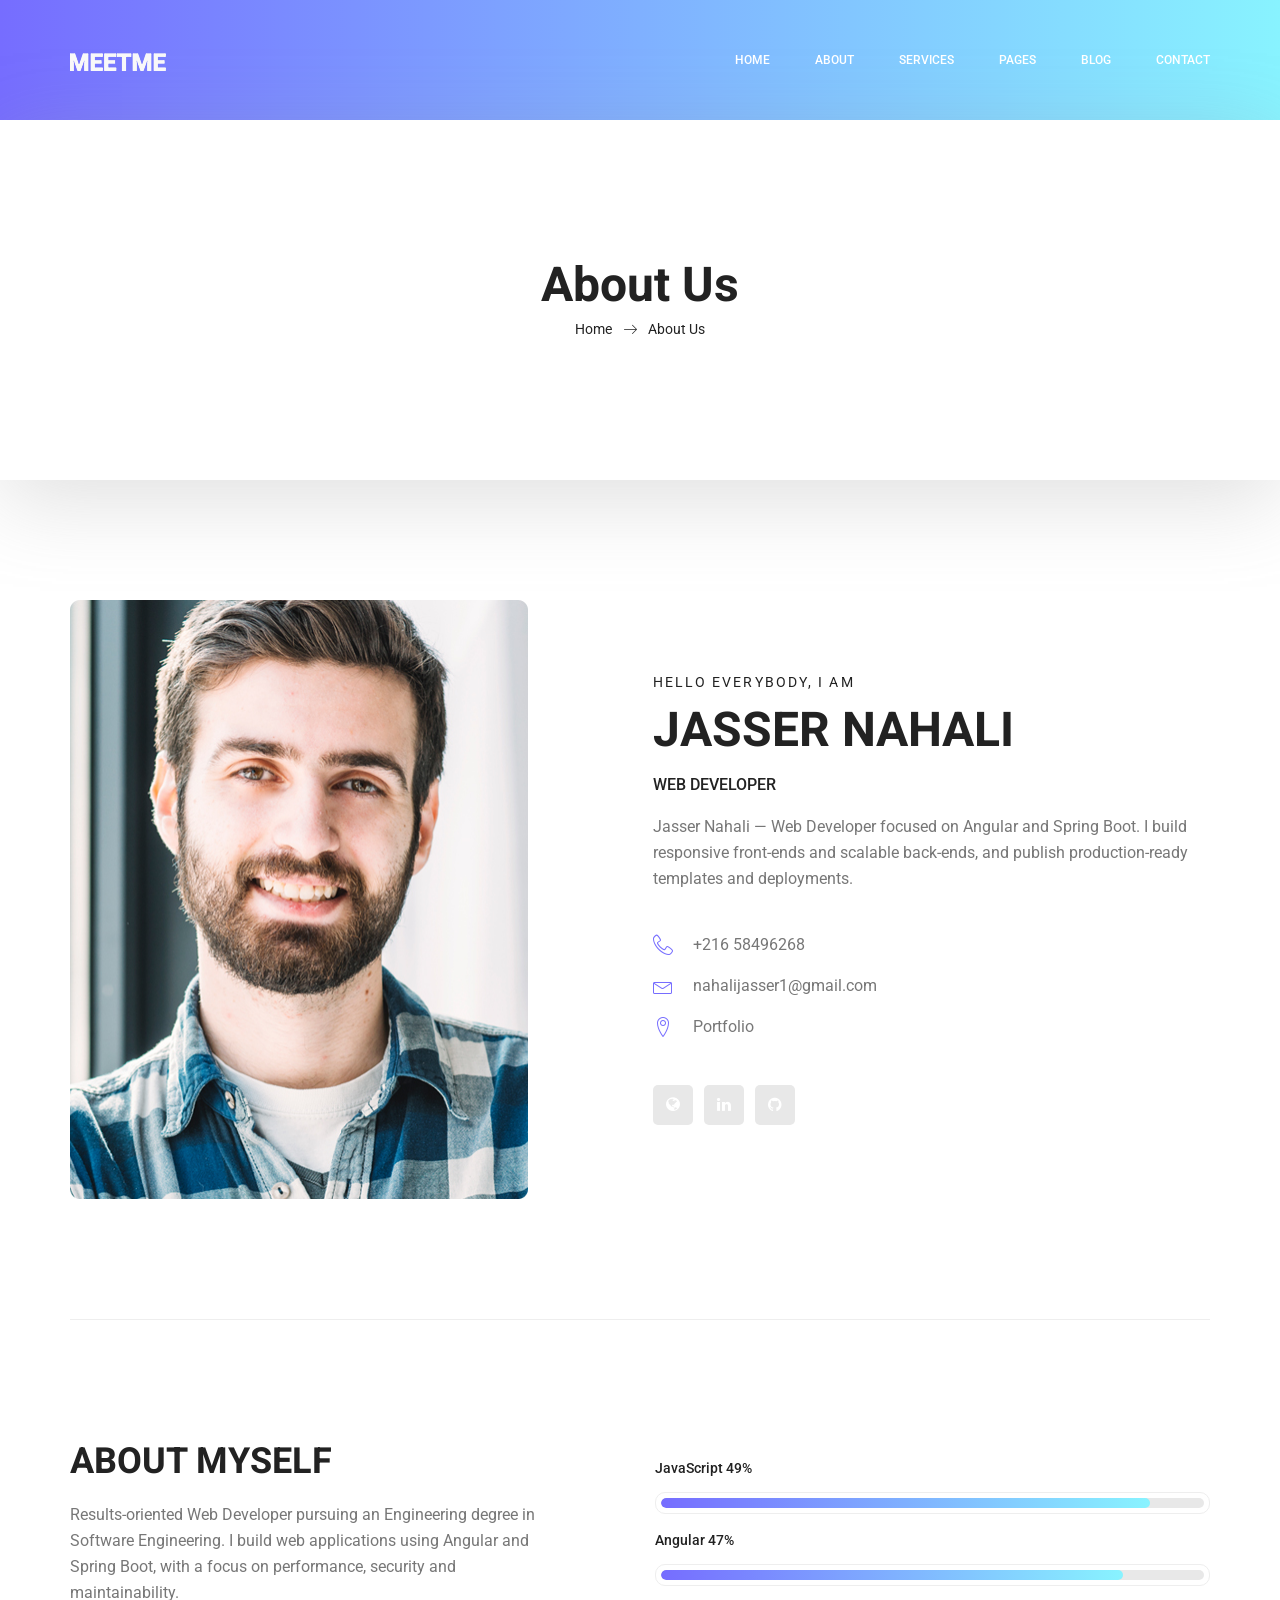
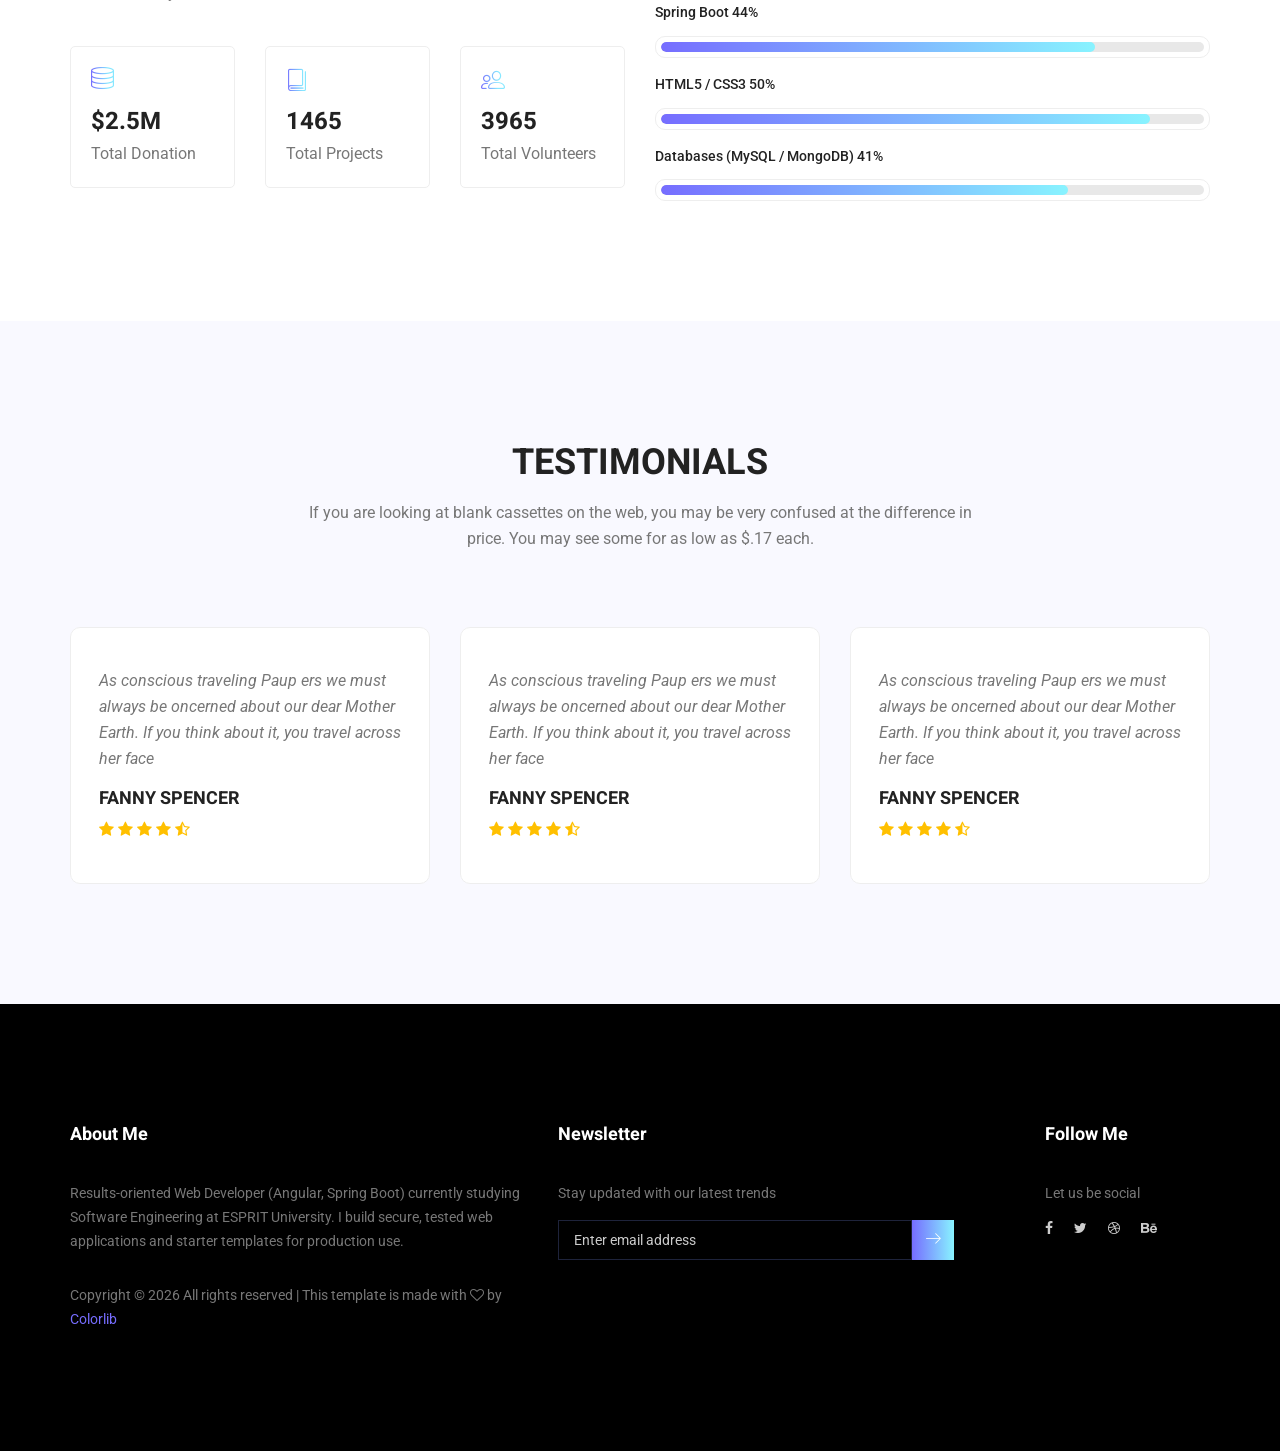
==== commit 6a249ba9: "Push latest edits to index.html, about-us.html, and single-blog.html" ====
--- a/about-us.html
+++ b/about-us.html
@@ -1,321 +1,355 @@
 <!doctype html>
 <html lang="en">
-    <head>
-        <!-- Required meta tags -->
-        <meta charset="utf-8">
-        <meta name="viewport" content="width=device-width, initial-scale=1, shrink-to-fit=no">
-        <link rel="icon" href="img/favicon.png" type="image/png">
-        <title>MeetMe Personal</title>
-        <!-- Bootstrap CSS -->
-        <link rel="stylesheet" href="css/bootstrap.css">
-        <link rel="stylesheet" href="vendors/linericon/style.css">
-        <link rel="stylesheet" href="css/font-awesome.min.css">
-        <link rel="stylesheet" href="vendors/owl-carousel/owl.carousel.min.css">
-        <link rel="stylesheet" href="vendors/lightbox/simpleLightbox.css">
-        <link rel="stylesheet" href="vendors/nice-select/css/nice-select.css">
-        <link rel="stylesheet" href="vendors/animate-css/animate.css">
-        <link rel="stylesheet" href="vendors/popup/magnific-popup.css">
-        <!-- main css -->
-        <link rel="stylesheet" href="css/style.css">
-        <link rel="stylesheet" href="css/responsive.css">
-    </head>
-    <body>
-        
-        <!--================Header Menu Area =================-->
-        <header class="header_area">
-            <div class="main_menu">
-            	<nav class="navbar navbar-expand-lg navbar-light">
-					<div class="container box_1620">
-						<!-- Brand and toggle get grouped for better mobile display -->
-						<a class="navbar-brand logo_h" href="index.html"><img src="img/logo.png" alt=""></a>
-						<button class="navbar-toggler" type="button" data-toggle="collapse" data-target="#navbarSupportedContent" aria-controls="navbarSupportedContent" aria-expanded="false" aria-label="Toggle navigation">
-							<span class="icon-bar"></span>
-							<span class="icon-bar"></span>
-							<span class="icon-bar"></span>
-						</button>
-						<!-- Collect the nav links, forms, and other content for toggling -->
-						<div class="collapse navbar-collapse offset" id="navbarSupportedContent">
-							<ul class="nav navbar-nav menu_nav ml-auto">
-								<li class="nav-item active"><a class="nav-link" href="index.html">Home</a></li> 
-								<li class="nav-item"><a class="nav-link" href="about-us.html">About</a></li> 
-								<li class="nav-item"><a class="nav-link" href="services.html">Services</a></li> 
-								<li class="nav-item submenu dropdown">
-									<a href="#" class="nav-link dropdown-toggle" data-toggle="dropdown" role="button" aria-haspopup="true" aria-expanded="false">Pages</a>
-									<ul class="dropdown-menu">
-										<li class="nav-item"><a class="nav-link" href="portfolio.html">Portfolio</a></li>
-										<li class="nav-item"><a class="nav-link" href="elements.html">Elements</a></li>
-									</ul>
-								</li> 
-								<li class="nav-item submenu dropdown">
-									<a href="#" class="nav-link dropdown-toggle" data-toggle="dropdown" role="button" aria-haspopup="true" aria-expanded="false">Blog</a>
-									<ul class="dropdown-menu">
-										<li class="nav-item"><a class="nav-link" href="blog.html">Blog</a></li>
-										<li class="nav-item"><a class="nav-link" href="single-blog.html">Blog Details</a></li>
-									</ul>
-								</li> 
-								<li class="nav-item"><a class="nav-link" href="contact.html">Contact</a></li>
+
+<head>
+	<!-- Required meta tags -->
+	<meta charset="utf-8">
+	<meta name="viewport" content="width=device-width, initial-scale=1, shrink-to-fit=no">
+	<link rel="icon" href="img/favicon.png" type="image/png">
+	<title>MeetMe Personal</title>
+	<!-- Bootstrap CSS -->
+	<link rel="stylesheet" href="css/bootstrap.css">
+	<link rel="stylesheet" href="vendors/linericon/style.css">
+	<link rel="stylesheet" href="css/font-awesome.min.css">
+	<link rel="stylesheet" href="vendors/owl-carousel/owl.carousel.min.css">
+	<link rel="stylesheet" href="vendors/lightbox/simpleLightbox.css">
+	<link rel="stylesheet" href="vendors/nice-select/css/nice-select.css">
+	<link rel="stylesheet" href="vendors/animate-css/animate.css">
+	<link rel="stylesheet" href="vendors/popup/magnific-popup.css">
+	<!-- main css -->
+	<link rel="stylesheet" href="css/style.css">
+	<link rel="stylesheet" href="css/responsive.css">
+</head>
+
+<body>
+
+	<!--================Header Menu Area =================-->
+	<header class="header_area">
+		<div class="main_menu">
+			<nav class="navbar navbar-expand-lg navbar-light">
+				<div class="container box_1620">
+					<!-- Brand and toggle get grouped for better mobile display -->
+					<a class="navbar-brand logo_h" href="index.html"><img src="img/logo.png" alt=""></a>
+					<button class="navbar-toggler" type="button" data-toggle="collapse"
+						data-target="#navbarSupportedContent" aria-controls="navbarSupportedContent"
+						aria-expanded="false" aria-label="Toggle navigation">
+						<span class="icon-bar"></span>
+						<span class="icon-bar"></span>
+						<span class="icon-bar"></span>
+					</button>
+					<!-- Collect the nav links, forms, and other content for toggling -->
+					<div class="collapse navbar-collapse offset" id="navbarSupportedContent">
+						<ul class="nav navbar-nav menu_nav ml-auto">
+							<li class="nav-item active"><a class="nav-link" href="index.html">Home</a></li>
+							<li class="nav-item"><a class="nav-link" href="about-us.html">About</a></li>
+							<li class="nav-item"><a class="nav-link" href="services.html">Services</a></li>
+							<li class="nav-item submenu dropdown">
+								<a href="#" class="nav-link dropdown-toggle" data-toggle="dropdown" role="button"
+									aria-haspopup="true" aria-expanded="false">Pages</a>
+								<ul class="dropdown-menu">
+									<li class="nav-item"><a class="nav-link" href="portfolio.html">Portfolio</a></li>
+									<li class="nav-item"><a class="nav-link" href="elements.html">Elements</a></li>
+								</ul>
+							</li>
+							<li class="nav-item submenu dropdown">
+								<a href="#" class="nav-link dropdown-toggle" data-toggle="dropdown" role="button"
+									aria-haspopup="true" aria-expanded="false">Blog</a>
+								<ul class="dropdown-menu">
+									<li class="nav-item"><a class="nav-link" href="blog.html">Blog</a></li>
+									<li class="nav-item"><a class="nav-link" href="single-blog.html">Blog Details</a>
+									</li>
+								</ul>
+							</li>
+							<li class="nav-item"><a class="nav-link" href="contact.html">Contact</a></li>
+						</ul>
+					</div>
+				</div>
+			</nav>
+		</div>
+	</header>
+	<!--================Header Menu Area =================-->
+
+	<!--================Home Banner Area =================-->
+	<section class="banner_area">
+		<div class="box_1620">
+			<div class="banner_inner d-flex align-items-center">
+				<div class="container">
+					<div class="banner_content text-center">
+						<h2>About Us</h2>
+						<div class="page_link">
+							<a href="index.html">Home</a>
+							<a href="about-us.html">About Us</a>
+						</div>
+					</div>
+				</div>
+			</div>
+		</div>
+	</section>
+	<!--================End Home Banner Area =================-->
+
+
+	<!--================Home Banner Area =================-->
+	<section class="profile_area">
+		<div class="container">
+			<div class="profile_inner p_120">
+				<div class="row">
+					<div class="col-lg-5">
+						<img class="img-fluid" src="img/personal-2.jpg" alt="">
+					</div>
+					<div class="col-lg-7">
+						<div class="personal_text">
+							<h6>Hello Everybody, I am</h6>
+							<h3>JASSER NAHALI</h3>
+							<h4>Web Developer</h4>
+							<p>Jasser Nahali — Web Developer focused on Angular and Spring Boot. I build responsive
+								front-ends and scalable back-ends, and publish production-ready templates and
+								deployments.</p>
+							<ul class="list basic_info">
+								<li><a href="#"><i class="lnr lnr-phone-handset"></i> +216 58496268</a></li>
+								<li><a href="mailto:nahalijasser1@gmail.com"><i class="lnr lnr-envelope"></i>
+										nahalijasser1@gmail.com</a></li>
+								<li><a href="https://jasser-nahali.netlify.app" target="_blank"><i
+											class="lnr lnr-map-marker"></i> Portfolio</a></li>
+
 							</ul>
-						</div> 
-					</div>
-            	</nav>
-            </div>
-        </header>
-        <!--================Header Menu Area =================-->
-        
-        <!--================Home Banner Area =================-->
-        <section class="banner_area">
-            <div class="box_1620">
-				<div class="banner_inner d-flex align-items-center">
-					<div class="container">
-						<div class="banner_content text-center">
-							<h2>About Us</h2>
-							<div class="page_link">
-								<a href="index.html">Home</a>
-								<a href="about-us.html">About Us</a>
-							</div>
-						</div>
-					</div>
-				</div>
-            </div>
-        </section>
-        <!--================End Home Banner Area =================-->
-        
-        
-        <!--================Home Banner Area =================-->
-        <section class="profile_area">
-           	<div class="container">
-           		<div class="profile_inner p_120">
-					<div class="row">
-						<div class="col-lg-5">
-							<img class="img-fluid" src="img/personal-2.jpg" alt="">
-						</div>
-						<div class="col-lg-7">
-							<div class="personal_text">
-								<h6>Hello Everybody, I am</h6>
-								<h3>JASSER NAHALI</h3>
-								<h4>Web Developer</h4>
-								<p>Jasser Nahali — Web Developer focused on Angular and Spring Boot. I build responsive front-ends and scalable back-ends, and publish production-ready templates and deployments.</p>
-								<ul class="list basic_info">
-									<li><a href="#"><i class="lnr lnr-phone-handset"></i> +216 58496268</a></li>
-									<li><a href="mailto:nahalijasser1@gmail.com"><i class="lnr lnr-envelope"></i> nahalijasser1@gmail.com</a></li>
-									<li><a href="https://jasser-nahali.netlify.app" target="_blank"><i class="lnr lnr-map-marker"></i> Portfolio</a></li>
-									
-								</ul>
-								<ul class="list personal_social">
-									<li><a href="https://jasser-nahali.netlify.app" target="_blank"><i class="fa fa-globe"></i></a></li>
-									<li><a href="#"><i class="fa fa-linkedin"></i></a></li>
-									<li><a href="#"><i class="fa fa-github"></i></a></li>
-								</ul>
-							</div>
-						</div>
-					</div>
-           		</div>
-            </div>
-        </section>
-        <!--================End Home Banner Area =================-->
-        
-        <!--================Welcome Area =================-->
-        <section class="welcome_area p_120">
-        	<div class="container">
-        		<div class="row welcome_inner">
-        			<div class="col-lg-6">
-        				<div class="welcome_text">
-	        				<h4>About Myself</h4>
-	        				<p>Results-oriented Web Developer pursuing an Engineering degree in Cloud Computing. I build web applications using Angular and Spring Boot, with a focus on performance, security and maintainability.</p>
-        					<div class="row">
-        						<div class="col-md-4">
-        							<div class="wel_item">
-        								<i class="lnr lnr-database"></i>
-        								<h4>$2.5M</h4>
-        								<p>Total Donation</p>
-        							</div>
-        						</div>
-        						<div class="col-md-4">
-        							<div class="wel_item">
-        								<i class="lnr lnr-book"></i>
-        								<h4>1465</h4>
-        								<p>Total Projects</p>
-        							</div>
-        						</div>
-        						<div class="col-md-4">
-        							<div class="wel_item">
-        								<i class="lnr lnr-users"></i>
-        								<h4>3965</h4>
-        								<p>Total Volunteers</p>
-        							</div>
-        						</div>
-        					</div>
-        				</div>
-        			</div>
-        			<div class="col-lg-6">
-        				<div class="tools_expert">
-        					<div class="skill_main">
-								<div class="skill_item">
-									<h4>JavaScript <span class="counter">90</span>%</h4>
-									<div class="progress_br">
-										<div class="progress">
-											<div class="progress-bar" role="progressbar" aria-valuenow="90" aria-valuemin="0" aria-valuemax="100"></div>
-										</div>
-									</div>
-								</div>
-								<div class="skill_item">
-									<h4>Angular <span class="counter">85</span>%</h4>
-									<div class="progress_br">
-										<div class="progress">
-											<div class="progress-bar" role="progressbar" aria-valuenow="85" aria-valuemin="0" aria-valuemax="100"></div>
-										</div>
-									</div>
-								</div>
-								<div class="skill_item">
-									<h4>Spring Boot <span class="counter">80</span>%</h4>
-									<div class="progress_br">
-										<div class="progress">
-											<div class="progress-bar" role="progressbar" aria-valuenow="80" aria-valuemin="0" aria-valuemax="100"></div>
-										</div>
-									</div>
-								</div>
-								<div class="skill_item">
-									<h4>HTML5 / CSS3 <span class="counter">90</span>%</h4>
-									<div class="progress_br">
-										<div class="progress">
-											<div class="progress-bar" role="progressbar" aria-valuenow="90" aria-valuemin="0" aria-valuemax="100"></div>
-										</div>
-									</div>
-								</div>
-								<div class="skill_item">
-									<h4>Databases (MySQL / MongoDB) <span class="counter">75</span>%</h4>
-									<div class="progress_br">
-										<div class="progress">
-											<div class="progress-bar" role="progressbar" aria-valuenow="75" aria-valuemin="0" aria-valuemax="100"></div>
-										</div>
-									</div>
-								</div>
-							</div>
-        				</div>
-        			</div>
-        		</div>
-        	</div>
-        </section>
-        <!--================End Welcome Area =================-->
-        
-        <!--================Testimonials Area =================-->
-        <section class="testimonials_area p_120">
-        	<div class="container">
-        		<div class="main_title">
-        			<h2>Testimonials</h2>
-        			<p>If you are looking at blank cassettes on the web, you may be very confused at the difference in price. You may see some for as low as $.17 each.</p>
-        		</div>
-        		<div class="testi_inner">
-					<div class="testi_slider owl-carousel">
-						<div class="item">
-							<div class="testi_item">
-								<p>As conscious traveling Paup ers we must always be oncerned about our dear Mother Earth. If you think about it, you travel across her face</p>
-								<h4>Fanny Spencer</h4>
-								<a href="#"><i class="fa fa-star"></i></a>
-								<a href="#"><i class="fa fa-star"></i></a>
-								<a href="#"><i class="fa fa-star"></i></a>
-								<a href="#"><i class="fa fa-star"></i></a>
-								<a href="#"><i class="fa fa-star-half-o"></i></a>
-							</div>
-						</div>
-						<div class="item">
-							<div class="testi_item">
-								<p>As conscious traveling Paup ers we must always be oncerned about our dear Mother Earth. If you think about it, you travel across her face</p>
-								<h4>Fanny Spencer</h4>
-								<a href="#"><i class="fa fa-star"></i></a>
-								<a href="#"><i class="fa fa-star"></i></a>
-								<a href="#"><i class="fa fa-star"></i></a>
-								<a href="#"><i class="fa fa-star"></i></a>
-								<a href="#"><i class="fa fa-star-half-o"></i></a>
-							</div>
-						</div>
-						<div class="item">
-							<div class="testi_item">
-								<p>As conscious traveling Paup ers we must always be oncerned about our dear Mother Earth. If you think about it, you travel across her face</p>
-								<h4>Fanny Spencer</h4>
-								<a href="#"><i class="fa fa-star"></i></a>
-								<a href="#"><i class="fa fa-star"></i></a>
-								<a href="#"><i class="fa fa-star"></i></a>
-								<a href="#"><i class="fa fa-star"></i></a>
-								<a href="#"><i class="fa fa-star-half-o"></i></a>
-							</div>
-						</div>
-					</div>
-        		</div>
-        	</div>
-        </section>
-        <!--================End Testimonials Area =================-->
-        
-        <!--================Footer Area =================-->
-        <footer class="footer_area p_120">
-        	<div class="container">
-        		<div class="row footer_inner">
-        			<div class="col-lg-5 col-sm-6">
-        				<aside class="f_widget ab_widget">
-        					<div class="f_title">
-        						<h3>About Me</h3>
-        					</div>
-        					<p>Results-oriented Web Developer (Angular, Spring Boot) currently studying Cloud Computing at ESPRIT University. I build secure, tested web applications and starter templates for production use.</p>
-        					<p><!-- Link back to Colorlib can't be removed. Template is licensed under CC BY 3.0. -->
-Copyright &copy;<script>document.write(new Date().getFullYear());</script> All rights reserved | This template is made with <i class="fa fa-heart-o" aria-hidden="true"></i> by <a href="https://colorlib.com" target="_blank">Colorlib</a>
-<!-- Link back to Colorlib can't be removed. Template is licensed under CC BY 3.0. --></p>
-        				</aside>
-        			</div>
-        			<div class="col-lg-5 col-sm-6">
-        				<aside class="f_widget news_widget">
-        					<div class="f_title">
-        						<h3>Newsletter</h3>
-        					</div>
-        					<p>Stay updated with our latest trends</p>
-        					<div id="mc_embed_signup">
-                                <form target="_blank" action="https://spondonit.us12.list-manage.com/subscribe/post?u=1462626880ade1ac87bd9c93a&amp;id=92a4423d01" method="get" class="subscribe_form relative">
-                                	<div class="input-group d-flex flex-row">
-                                        <input name="EMAIL" placeholder="Enter email address" onfocus="this.placeholder = ''" onblur="this.placeholder = 'Email Address '" required="" type="email">
-                                        <button class="btn sub-btn"><span class="lnr lnr-arrow-right"></span></button>		
-                                    </div>				
-                                    <div class="mt-10 info"></div>
-                                </form>
-                            </div>
-        				</aside>
-        			</div>
-        			<div class="col-lg-2">
-        				<aside class="f_widget social_widget">
-        					<div class="f_title">
-        						<h3>Follow Me</h3>
-        					</div>
-        					<p>Let us be social</p>
-        					<ul class="list">
-        						<li><a href="#"><i class="fa fa-facebook"></i></a></li>
-        						<li><a href="#"><i class="fa fa-twitter"></i></a></li>
-        						<li><a href="#"><i class="fa fa-dribbble"></i></a></li>
-        						<li><a href="#"><i class="fa fa-behance"></i></a></li>
-        					</ul>
-        				</aside>
-        			</div>
-        		</div>
-        	</div>
-        </footer>
-        <!--================End Footer Area =================-->
-        
-        
-        
-        
-        <!-- Optional JavaScript -->
-        <!-- jQuery first, then Popper.js, then Bootstrap JS -->
-        <script src="js/jquery-3.3.1.min.js"></script>
-        <script src="js/popper.js"></script>
-        <script src="js/bootstrap.min.js"></script>
-        <script src="js/stellar.js"></script>
-        <script src="vendors/lightbox/simpleLightbox.min.js"></script>
-        <script src="vendors/nice-select/js/jquery.nice-select.min.js"></script>
-        <script src="vendors/isotope/imagesloaded.pkgd.min.js"></script>
-        <script src="vendors/isotope/isotope.pkgd.min.js"></script>
-        <script src="vendors/owl-carousel/owl.carousel.min.js"></script>
-        <script src="vendors/popup/jquery.magnific-popup.min.js"></script>
-        <script src="js/jquery.ajaxchimp.min.js"></script>
-        <script src="vendors/counter-up/jquery.waypoints.min.js"></script>
-        <script src="vendors/counter-up/jquery.counterup.min.js"></script>
-        <script src="js/mail-script.js"></script>
-        <script src="js/theme.js"></script>
-    </body>
+							<ul class="list personal_social">
+								<li><a href="https://jasser-nahali.netlify.app" target="_blank"><i
+											class="fa fa-globe"></i></a></li>
+								<li><a href="#"><i class="fa fa-linkedin"></i></a></li>
+								<li><a href="#"><i class="fa fa-github"></i></a></li>
+							</ul>
+						</div>
+					</div>
+				</div>
+			</div>
+		</div>
+	</section>
+	<!--================End Home Banner Area =================-->
+
+	<!--================Welcome Area =================-->
+	<section class="welcome_area p_120">
+		<div class="container">
+			<div class="row welcome_inner">
+				<div class="col-lg-6">
+					<div class="welcome_text">
+						<h4>About Myself</h4>
+						<p>Results-oriented Web Developer pursuing an Engineering degree in Software Engineering. I
+							build web applications using Angular and Spring Boot, with a focus on performance, security
+							and maintainability.</p>
+						<div class="row">
+							<div class="col-md-4">
+								<div class="wel_item">
+									<i class="lnr lnr-database"></i>
+									<h4>$2.5M</h4>
+									<p>Total Donation</p>
+								</div>
+							</div>
+							<div class="col-md-4">
+								<div class="wel_item">
+									<i class="lnr lnr-book"></i>
+									<h4>1465</h4>
+									<p>Total Projects</p>
+								</div>
+							</div>
+							<div class="col-md-4">
+								<div class="wel_item">
+									<i class="lnr lnr-users"></i>
+									<h4>3965</h4>
+									<p>Total Volunteers</p>
+								</div>
+							</div>
+						</div>
+					</div>
+				</div>
+				<div class="col-lg-6">
+					<div class="tools_expert">
+						<div class="skill_main">
+							<div class="skill_item">
+								<h4>JavaScript <span class="counter">90</span>%</h4>
+								<div class="progress_br">
+									<div class="progress">
+										<div class="progress-bar" role="progressbar" aria-valuenow="90"
+											aria-valuemin="0" aria-valuemax="100"></div>
+									</div>
+								</div>
+							</div>
+							<div class="skill_item">
+								<h4>Angular <span class="counter">85</span>%</h4>
+								<div class="progress_br">
+									<div class="progress">
+										<div class="progress-bar" role="progressbar" aria-valuenow="85"
+											aria-valuemin="0" aria-valuemax="100"></div>
+									</div>
+								</div>
+							</div>
+							<div class="skill_item">
+								<h4>Spring Boot <span class="counter">80</span>%</h4>
+								<div class="progress_br">
+									<div class="progress">
+										<div class="progress-bar" role="progressbar" aria-valuenow="80"
+											aria-valuemin="0" aria-valuemax="100"></div>
+									</div>
+								</div>
+							</div>
+							<div class="skill_item">
+								<h4>HTML5 / CSS3 <span class="counter">90</span>%</h4>
+								<div class="progress_br">
+									<div class="progress">
+										<div class="progress-bar" role="progressbar" aria-valuenow="90"
+											aria-valuemin="0" aria-valuemax="100"></div>
+									</div>
+								</div>
+							</div>
+							<div class="skill_item">
+								<h4>Databases (MySQL / MongoDB) <span class="counter">75</span>%</h4>
+								<div class="progress_br">
+									<div class="progress">
+										<div class="progress-bar" role="progressbar" aria-valuenow="75"
+											aria-valuemin="0" aria-valuemax="100"></div>
+									</div>
+								</div>
+							</div>
+						</div>
+					</div>
+				</div>
+			</div>
+		</div>
+	</section>
+	<!--================End Welcome Area =================-->
+
+	<!--================Testimonials Area =================-->
+	<section class="testimonials_area p_120">
+		<div class="container">
+			<div class="main_title">
+				<h2>Testimonials</h2>
+				<p>If you are looking at blank cassettes on the web, you may be very confused at the difference in
+					price. You may see some for as low as $.17 each.</p>
+			</div>
+			<div class="testi_inner">
+				<div class="testi_slider owl-carousel">
+					<div class="item">
+						<div class="testi_item">
+							<p>As conscious traveling Paup ers we must always be oncerned about our dear Mother Earth.
+								If you think about it, you travel across her face</p>
+							<h4>Fanny Spencer</h4>
+							<a href="#"><i class="fa fa-star"></i></a>
+							<a href="#"><i class="fa fa-star"></i></a>
+							<a href="#"><i class="fa fa-star"></i></a>
+							<a href="#"><i class="fa fa-star"></i></a>
+							<a href="#"><i class="fa fa-star-half-o"></i></a>
+						</div>
+					</div>
+					<div class="item">
+						<div class="testi_item">
+							<p>As conscious traveling Paup ers we must always be oncerned about our dear Mother Earth.
+								If you think about it, you travel across her face</p>
+							<h4>Fanny Spencer</h4>
+							<a href="#"><i class="fa fa-star"></i></a>
+							<a href="#"><i class="fa fa-star"></i></a>
+							<a href="#"><i class="fa fa-star"></i></a>
+							<a href="#"><i class="fa fa-star"></i></a>
+							<a href="#"><i class="fa fa-star-half-o"></i></a>
+						</div>
+					</div>
+					<div class="item">
+						<div class="testi_item">
+							<p>As conscious traveling Paup ers we must always be oncerned about our dear Mother Earth.
+								If you think about it, you travel across her face</p>
+							<h4>Fanny Spencer</h4>
+							<a href="#"><i class="fa fa-star"></i></a>
+							<a href="#"><i class="fa fa-star"></i></a>
+							<a href="#"><i class="fa fa-star"></i></a>
+							<a href="#"><i class="fa fa-star"></i></a>
+							<a href="#"><i class="fa fa-star-half-o"></i></a>
+						</div>
+					</div>
+				</div>
+			</div>
+		</div>
+	</section>
+	<!--================End Testimonials Area =================-->
+
+	<!--================Footer Area =================-->
+	<footer class="footer_area p_120">
+		<div class="container">
+			<div class="row footer_inner">
+				<div class="col-lg-5 col-sm-6">
+					<aside class="f_widget ab_widget">
+						<div class="f_title">
+							<h3>About Me</h3>
+						</div>
+						<p>Results-oriented Web Developer (Angular, Spring Boot) currently studying Software Engineering
+							at ESPRIT University. I build secure, tested web applications and starter templates for
+							production use.</p>
+						<p><!-- Link back to Colorlib can't be removed. Template is licensed under CC BY 3.0. -->
+							Copyright &copy;
+							<script>document.write(new Date().getFullYear());</script> All rights reserved | This
+							template is made with <i class="fa fa-heart-o" aria-hidden="true"></i> by <a
+								href="https://colorlib.com" target="_blank">Colorlib</a>
+							<!-- Link back to Colorlib can't be removed. Template is licensed under CC BY 3.0. -->
+						</p>
+					</aside>
+				</div>
+				<div class="col-lg-5 col-sm-6">
+					<aside class="f_widget news_widget">
+						<div class="f_title">
+							<h3>Newsletter</h3>
+						</div>
+						<p>Stay updated with our latest trends</p>
+						<div id="mc_embed_signup">
+							<form target="_blank"
+								action="https://spondonit.us12.list-manage.com/subscribe/post?u=1462626880ade1ac87bd9c93a&amp;id=92a4423d01"
+								method="get" class="subscribe_form relative">
+								<div class="input-group d-flex flex-row">
+									<input name="EMAIL" placeholder="Enter email address"
+										onfocus="this.placeholder = ''" onblur="this.placeholder = 'Email Address '"
+										required="" type="email">
+									<button class="btn sub-btn"><span class="lnr lnr-arrow-right"></span></button>
+								</div>
+								<div class="mt-10 info"></div>
+							</form>
+						</div>
+					</aside>
+				</div>
+				<div class="col-lg-2">
+					<aside class="f_widget social_widget">
+						<div class="f_title">
+							<h3>Follow Me</h3>
+						</div>
+						<p>Let us be social</p>
+						<ul class="list">
+							<li><a href="#"><i class="fa fa-facebook"></i></a></li>
+							<li><a href="#"><i class="fa fa-twitter"></i></a></li>
+							<li><a href="#"><i class="fa fa-dribbble"></i></a></li>
+							<li><a href="#"><i class="fa fa-behance"></i></a></li>
+						</ul>
+					</aside>
+				</div>
+			</div>
+		</div>
+	</footer>
+	<!--================End Footer Area =================-->
+
+
+
+
+	<!-- Optional JavaScript -->
+	<!-- jQuery first, then Popper.js, then Bootstrap JS -->
+	<script src="js/jquery-3.3.1.min.js"></script>
+	<script src="js/popper.js"></script>
+	<script src="js/bootstrap.min.js"></script>
+	<script src="js/stellar.js"></script>
+	<script src="vendors/lightbox/simpleLightbox.min.js"></script>
+	<script src="vendors/nice-select/js/jquery.nice-select.min.js"></script>
+	<script src="vendors/isotope/imagesloaded.pkgd.min.js"></script>
+	<script src="vendors/isotope/isotope.pkgd.min.js"></script>
+	<script src="vendors/owl-carousel/owl.carousel.min.js"></script>
+	<script src="vendors/popup/jquery.magnific-popup.min.js"></script>
+	<script src="js/jquery.ajaxchimp.min.js"></script>
+	<script src="vendors/counter-up/jquery.waypoints.min.js"></script>
+	<script src="vendors/counter-up/jquery.counterup.min.js"></script>
+	<script src="js/mail-script.js"></script>
+	<script src="js/theme.js"></script>
+</body>
+
 </html>
--- a/css/style.css
+++ b/css/style.css
@@ -48,8 +48,13 @@
   list-style: none;
   margin: 0px;
   padding: 0px; }
-.imageprofile{
-  width: 700px;
+.imageprofile {
+  max-width: 380px;
+  width: 100%;
+  height: auto;
+  border-radius: 12px;
+  box-shadow: 0 10px 30px rgba(0, 0, 0, 0.15);
+  object-fit: cover;
 }
 a {
   text-decoration: none;
@@ -94,8 +99,100 @@
 .pad_bt {
   padding-bottom: 120px; }
 
-.mt-25 {
-  margin-top: 25px; }
+/* Language Switcher Styles */
+.lang-switch-btn-group {
+  display: inline-flex;
+  align-items: center;
+  background: rgba(118, 109, 255, 0.15);
+  border: 1px solid rgba(118, 109, 255, 0.4);
+  border-radius: 20px;
+  padding: 3px 12px;
+  margin-left: 15px;
+  margin-top: 5px;
+}
+@media (min-width: 992px) {
+  .lang-switch-btn-group {
+    margin-top: 0;
+  }
+}
+.lang-btn {
+  background: transparent;
+  border: none;
+  color: #a099ff;
+  font-weight: 700;
+  font-size: 13px;
+  cursor: pointer;
+  padding: 2px 8px;
+  border-radius: 12px;
+  transition: all 0.3s ease;
+}
+.lang-btn.active {
+  background: #766dff;
+  color: #ffffff;
+  box-shadow: 0 2px 8px rgba(118, 109, 255, 0.4);
+}
+.lang-btn:hover:not(.active) {
+  color: #ffffff;
+}
+.lang-divider {
+  color: rgba(255, 255, 255, 0.3);
+  font-size: 12px;
+  margin: 0 2px;
+}
+
+/* CV Download Dropdown Styles */
+.cv-btn {
+  background: #766dff !important;
+  color: #ffffff !important;
+  border-radius: 20px !important;
+  padding: 6px 16px !important;
+  line-height: normal !important;
+  font-size: 13px !important;
+  font-weight: 700 !important;
+  display: inline-flex !important;
+  align-items: center;
+  gap: 6px;
+  box-shadow: 0 4px 12px rgba(118, 109, 255, 0.3);
+  transition: all 0.3s ease;
+  margin-top: 5px;
+}
+@media (min-width: 992px) {
+  .cv-btn {
+    margin-top: 0;
+  }
+}
+.cv-btn:hover, .cv-btn:focus {
+  background: #5d53f8 !important;
+  color: #ffffff !important;
+  transform: translateY(-1px);
+  box-shadow: 0 6px 16px rgba(118, 109, 255, 0.5);
+}
+.cv-dropdown-menu {
+  background: #111428;
+  border: 1px solid rgba(118, 109, 255, 0.4);
+  border-radius: 12px;
+  box-shadow: 0 10px 30px rgba(0, 0, 0, 0.3);
+  padding: 8px 0;
+  margin-top: 8px;
+}
+.cv-dropdown-menu .dropdown-item {
+  color: #e2e8f0;
+  font-size: 13px;
+  font-weight: 500;
+  padding: 10px 18px;
+  display: flex;
+  align-items: center;
+  gap: 10px;
+  transition: background 0.2s ease, color 0.2s ease;
+}
+.cv-dropdown-menu .dropdown-item:hover {
+  background: #766dff;
+  color: #ffffff;
+}
+.cv-dropdown-menu .dropdown-item i {
+  color: #ff5252;
+  font-size: 15px;
+}
 
 @media (min-width: 1200px) {
   .container {
@@ -326,7 +423,7 @@
       align-self: center;
       text-align: left; }
       .home_banner_area .banner_inner .banner_content .media .d-flex {
-        padding-right: 125px; }
+        padding-right: 40px; }
       .home_banner_area .banner_inner .banner_content .media .media-body {
         vertical-align: middle;
         align-self: center; }
@@ -2580,7 +2677,7 @@
         background: #fff;
         color: #222222; }
 .tabs_inner .tab-content .tab-pane .list {
-  max-width: 460px;
+  max-width: 880px;
   margin: auto;
   position: relative;
   padding-top: 40px;
@@ -2588,24 +2685,24 @@
   .tabs_inner .tab-content .tab-pane .list:before {
     content: "";
     height: 100%;
-    width: 5px;
-    background: rgba(255, 255, 255, 0.2);
+    width: 3px;
+    background: rgba(255, 255, 255, 0.25);
     position: absolute;
-    left: 46%;
+    left: 28%;
     transform: translateX(-50%);
     top: -5px; }
   .tabs_inner .tab-content .tab-pane .list li {
-    margin-bottom: 60px;
+    margin-bottom: 50px;
     position: relative; }
     .tabs_inner .tab-content .tab-pane .list li span {
       height: 15px;
       width: 15px;
       border-radius: 50%;
       display: block;
-      background: rgba(255, 255, 255, 0.2);
+      background: rgba(255, 255, 255, 0.3);
       position: absolute;
-      left: 46%;
-      top: 30px;
+      left: 28%;
+      top: 6px;
       transform: translateX(-50%); }
       .tabs_inner .tab-content .tab-pane .list li span:before {
         content: '';
@@ -2614,25 +2711,34 @@
         background: #fff;
         border-radius: 50%;
         position: absolute;
-        left: 52%;
+        left: 50%;
         top: 4px;
         transform: translateX(-50%); }
     .tabs_inner .tab-content .tab-pane .list li:last-child {
       margin-bottom: 0px; }
     .tabs_inner .tab-content .tab-pane .list li .media .d-flex {
-      padding-right: 100px; }
+      width: 28%;
+      padding-right: 35px;
+      text-align: right;
+      justify-content: flex-end; }
       .tabs_inner .tab-content .tab-pane .list li .media .d-flex p {
-        color: rgba(255, 255, 255, 0.75);
+        color: rgba(255, 255, 255, 0.9);
         margin-bottom: 0px;
-        padding-top: 20px; }
-    .tabs_inner .tab-content .tab-pane .list li .media .media-body h4 {
-      color: #fff;
-      font-size: 21px;
-      text-transform: uppercase;
-      margin-bottom: 20px; }
-    .tabs_inner .tab-content .tab-pane .list li .media .media-body p {
-      color: rgba(255, 255, 255, 0.75);
-      margin-bottom: 0px; }
+        padding-top: 0px;
+        font-weight: 500;
+        font-size: 14px; }
+    .tabs_inner .tab-content .tab-pane .list li .media .media-body {
+      width: 72%;
+      padding-left: 25px; }
+      .tabs_inner .tab-content .tab-pane .list li .media .media-body h4 {
+        color: #fff;
+        font-size: 19px;
+        text-transform: uppercase;
+        margin-bottom: 8px; }
+      .tabs_inner .tab-content .tab-pane .list li .media .media-body p {
+        color: rgba(255, 255, 255, 0.85);
+        margin-bottom: 0px;
+        line-height: 24px; }
 
 /* End My Tabs Area css
 ============================================================================================ */
--- a/css/responsive.css
+++ b/css/responsive.css
@@ -0,0 +1,449 @@
+@media (max-width:1619px){
+	/* Main Menu Area css
+	============================================================================================ */
+   .header_area .navbar .search {
+		margin-left: 40px;
+	}
+	/* End Main Menu Area css
+	============================================================================================ */
+	.banner_area .box_1620 {
+		border-radius: 0px;
+	}
+}
+@media (max-width:1300px){
+	.testimonials_area .owl-prev, .testimonials_area .owl-next {
+		right: auto;
+		left: 50%;
+		transform: translateX(-50%);
+		bottom: 25px;
+		top: auto;
+	}
+	.testimonials_area .owl-prev{
+		transform: rotate(90deg);
+	}
+	.testimonials_area .owl-next{
+		transform: rotate(90deg);
+		margin-left: -40px;
+	}
+}
+@media (max-width:1199px){
+	/* Main Menu Area css
+	============================================================================================ */
+	.header_area .navbar .nav .nav-item {
+		margin-right: 28px;
+	}
+	/* End Main Menu Area css
+	============================================================================================ */
+	/* Home Banner Area css
+	============================================================================================ */
+	.home_banner_area {
+		min-height: 728px;
+		margin-bottom: 120px;
+	}
+	.home_banner_area .banner_inner {
+		min-height: 650px;
+	}
+	.header_area .navbar .nav .nav-item.submenu ul {
+		left: auto;
+		right: 0px;
+	}
+	/* End Home Banner Area css
+	============================================================================================ */
+	.banner_content .media{
+		display: block;
+	}
+	.home_banner_area .banner_content{
+		max-width: 500px;
+		margin: auto;
+	}
+	.home_banner_area .banner_inner .banner_content .media .d-flex {
+		padding-right: 0px;
+		display: block;
+		width: 100%;
+	}
+	.home_banner_area .banner_inner .banner_content .media .d-flex img {
+		width: 100%;
+		height: 100%;
+	}
+	.home_banner_area .banner_inner .banner_content .media .media-body {
+		margin-top: 30px;
+	}
+	.home_banner_area .box_1620 {
+		bottom: -130px;
+	}
+	.profile_inner .personal_text {
+		padding-left: 0px;
+	}
+	.home_banner_area.blog_banner .banner_inner{
+		min-height: 728px;
+	}
+	.home_banner_area.blog_banner {
+		margin-bottom: 0px;
+	}
+}
+
+@media (max-width:991px){
+	/* Main Menu Area css
+	============================================================================================ */
+    .navbar-toggler {
+        border: none;
+        border-radius: 0px;
+        padding: 0px;
+        cursor: pointer;
+        margin-top: 27px;
+        margin-bottom: 23px;
+    }
+	.header_area .navbar {
+		background: #000;
+	}
+    .navbar-toggler[aria-expanded="false"] span:nth-child(2) {
+		opacity: 1;
+	}
+	.navbar-toggler[aria-expanded="true"] span:nth-child(2) {
+		opacity: 0;
+	}
+	.navbar-toggler[aria-expanded="true"] span:first-child {
+		transform: rotate(-45deg);
+		position: relative;
+		top: 7.5px;
+	}
+	.navbar-toggler[aria-expanded="true"] span:last-child {
+		transform: rotate(45deg);
+		bottom: 6px;
+		position: relative;
+	}
+	.navbar-toggler span{
+		display: block;
+		width: 25px;
+		height: 3px;
+		background: #fff;
+		margin: auto;
+		margin-bottom: 4px;
+		transition: all 400ms linear;
+		cursor: pointer;
+	}
+    .navbar .container{
+        padding-left: 15px;
+        padding-right: 15px;
+    }
+    .nav{
+        padding: 0px 0px;
+    }
+	.header_area + section, .header_area + row, .header_area + div {
+		margin-top: 117px;
+	}
+    .header_top .nav{
+        padding: 0px;
+    }
+    .header_area .navbar .nav .nav-item .nav-link{
+        line-height: 40px;
+        margin-right: 0px;
+        display: block;
+		border-bottom: 1px solid #ededed33;
+		border-radius: 0px;
+    }
+	.header_area.navbar_fixed .main_menu .navbar .nav .nav-item .nav-link {
+		line-height: 40px;
+	}
+    .header_area .navbar .search{
+        margin-left: 0px;
+    }
+	.header_area .navbar-collapse{
+		max-height: 340px;
+		overflow-y: scroll;
+	}
+	.header_area .navbar .nav .nav-item.submenu ul .nav-item .nav-link {
+		padding: 0px 15px;
+	}
+	.header_area .navbar .nav .nav-item {
+		margin-right: 0px;
+	}
+	.header_area + section, .header_area + row, .header_area + div {
+		margin-top: 0px;
+	}
+	/* End Main Menu Area css
+	============================================================================================ */
+	/* Blog page Area css
+	============================================================================================ */
+	.categories_post img{
+        width: 100%;
+    }
+	.categories_post {
+		max-width: 360px;
+		margin: 0 auto;
+	}
+	.blog_categorie_area .col-lg-4{
+        margin-top: 30px;
+    }
+    .blog_area{
+        padding-bottom: 80px;
+    }
+    .single-post-area .blog_right_sidebar{
+        margin-top: 30px;
+    }
+	/* End Blog page Area css
+	============================================================================================ */
+	
+	/* Contact Page Area css
+	============================================================================================ */
+	.contact_info{
+		margin-bottom: 50px;
+	}
+	.c_details_list{
+		margin-top: 30px;
+	}
+	/* End Contact page Area css
+	============================================================================================ */
+	.home_banner_area .donation_inner{
+		margin-bottom: -30px;
+	}
+	.home_banner_area .dontation_item{
+		max-width: 350px;
+		margin: auto;
+	}
+	/* Footer Area css
+	============================================================================================ */
+	.footer-area .col-sm-6{
+		margin-bottom: 30px;
+	}
+	.footer_area .f_widget{
+		margin-bottom: 30px;
+	}
+	.footer_area .footer_inner{
+		margin-bottom: -30px;
+	}
+	/* End End Footer Area css
+	============================================================================================ */
+	.welcome_text{
+		margin-bottom: 30px;
+	}
+	.banner_area .box_1620 {
+		bottom: -71px;
+	}
+	.banner_area {
+		margin-bottom: 71px;
+	}
+	.profile_inner .personal_text {
+		padding-top: 30px;
+	}
+}
+@media (max-width:767px){
+	.home_banner_area {
+		min-height: 570px;
+		margin-bottom: 120px;
+	}
+	.home_banner_area .banner_inner {
+		min-height: 500px;
+	}
+	.home_banner_area .box_1620 {
+		min-height: 500px;
+	}
+	.home_banner_area .banner_inner .banner_content {
+		margin-top: 0px;
+	}
+	/* Blog Page Area css
+	============================================================================================ */
+    .blog_banner .banner_inner .blog_b_text h2 {
+		font-size: 40px;
+		line-height: 50px;
+	}
+	.blog_info.text-right{
+		text-align: left !important;
+		margin-bottom: 10px;
+	}
+	/* End Blog Page Area css
+	============================================================================================ */
+	.home_banner_area .banner_inner .banner_content h3 {
+		font-size: 45px;
+		line-height: 55px;
+	}
+	.home_banner_area .banner_inner .banner_content p br {
+		display: none;
+	}
+	.home_banner_area .banner_inner .banner_content h3 span {
+		line-height: 45px;
+		padding-bottom: 0px;
+		padding-top: 0px;
+	}
+	/* Footer Area css
+	============================================================================================ */
+	.footer-bottom{
+		text-align: center;
+	}
+	.footer-bottom .footer-social {
+		text-align: center;
+		margin-top: 15px;
+	}
+	/* End End Footer Area css
+	============================================================================================ */
+	.service_inner .col-lg-3 {
+		margin-bottom: 0px;
+	}
+	.service_img{
+		max-width: 405px;
+		margin: auto;
+	}
+	.service_inner .service_text {
+		padding-top: 30px;
+		padding-bottom: 30px;
+		max-width: 405px;
+		margin: 0px auto 0px;
+	}
+	.instagram_image a {
+		flex: 0 0 33.33%;
+		max-width: 33.33%;
+	}
+	.wel_item {
+		margin-bottom: 30px;
+	}
+}
+@media (max-width:600px){
+	
+}
+@media (max-width:575px){
+	.top_menu {
+		display: none;
+	}
+	.header_area + section, .header_area + row, .header_area + div {
+		margin-top: 0px;
+	}
+    /* Home Banner Area css
+	============================================================================================ */
+	.home_banner_area .banner_inner .banner_content h2 {
+		font-size: 28px;
+	}
+	.home_banner_area {
+		min-height: 570px;
+	}
+	.home_banner_area .banner_inner {
+		min-height: 500px;
+	}
+	.blog_banner .banner_inner .blog_b_text {
+		margin-top: 0px;
+	}
+	.home_banner_area .banner_inner .banner_content h5 {
+		margin-top: 0px;
+	}
+	/* End Home Banner Area css
+	============================================================================================ */
+	.p_120 {
+		padding-top: 70px;
+		padding-bottom: 70px;
+	}
+	.main_title h2 {
+		font-size: 25px;
+	}
+	/* Elements Area css
+	============================================================================================ */
+	.sample-text-area {
+		padding: 70px 0 70px 0;
+	}
+	.generic-blockquote {
+		padding: 30px 15px 30px 30px;
+	}
+	/* End Elements Area css
+	============================================================================================ */
+	
+	/* Blog Page Area css
+	============================================================================================ */
+	.blog_details h2 {
+		font-size: 20px;
+		line-height: 30px;
+	}
+	.blog_banner .banner_inner .blog_b_text h2 {
+		font-size: 28px;
+		line-height: 38px;
+	}
+	/* End Blog Page Area css
+	============================================================================================ */
+	/* Footer Area css
+	============================================================================================ */
+	.footer-area {
+		padding: 70px 0px;
+	}
+	/* End End Footer Area css
+	============================================================================================ */
+	.pad_top {
+		padding-top: 70px;
+	}
+	.pad_bt {
+		padding-bottom: 70px;
+	}
+	.home_banner_area .box_1620 {
+		bottom: -71px;
+		border-radius: 0px;
+	}
+	.home_banner_area {
+		margin-bottom: 71px;
+	}
+	.tabs_inner .nav.nav-tabs li a {
+		line-height: 42px;
+		padding: 0px 18px;
+	}
+	.gallery_f_inner{
+		max-width: 340px;
+		margin: 0px auto -45px;
+	}
+	.blog_categorie_area {
+		padding-top: 70px;
+		padding-bottom: 70px;
+	}
+}
+
+@media (max-width:480px){
+	/* Main Menu Area css
+	============================================================================================ */
+	.header_area .navbar-collapse{
+		max-height: 250px;
+	}
+	/* End Main Menu Area css
+	============================================================================================ */
+	
+	/* Home Banner Area css
+	============================================================================================ */
+    .home_banner_area .banner_inner .banner_content {
+		padding: 30px 15px;
+		margin-top: 0px;
+	}
+	.banner_content .white_btn {
+		display: block;
+	}
+	/* End Home Banner Area css
+	============================================================================================ */
+	.banner_area .banner_inner .banner_content h2 {
+		font-size: 32px;
+	}
+	/* Blog Page Area css
+	============================================================================================ */
+	.comments-area .thumb {
+		margin-right: 10px;
+	}
+	/* End Blog Page Area css
+	============================================================================================ */
+	.tabs_inner .tab-content .tab-pane .list::before {
+		display: none;
+	}
+	.tabs_inner .tab-content .tab-pane .list li .media .d-flex {
+		width: 100% !important;
+		text-align: left !important;
+		justify-content: flex-start !important;
+		padding-right: 0px;
+		padding-bottom: 8px;
+	}
+	.tabs_inner .tab-content .tab-pane .list li .media .media-body {
+		width: 100% !important;
+		padding-left: 0px !important;
+	}
+	.tabs_inner .tab-content .tab-pane .list li .media {
+		display: block;
+	}
+	.tabs_inner .tab-content .tab-pane .list li span {
+		display: none;
+	}
+	.tabs_inner .nav.nav-tabs {
+		margin-bottom: 30px;
+	}
+	.isotope_fillter .gallery_filter li {
+		margin-right: 17px;
+	}
+}
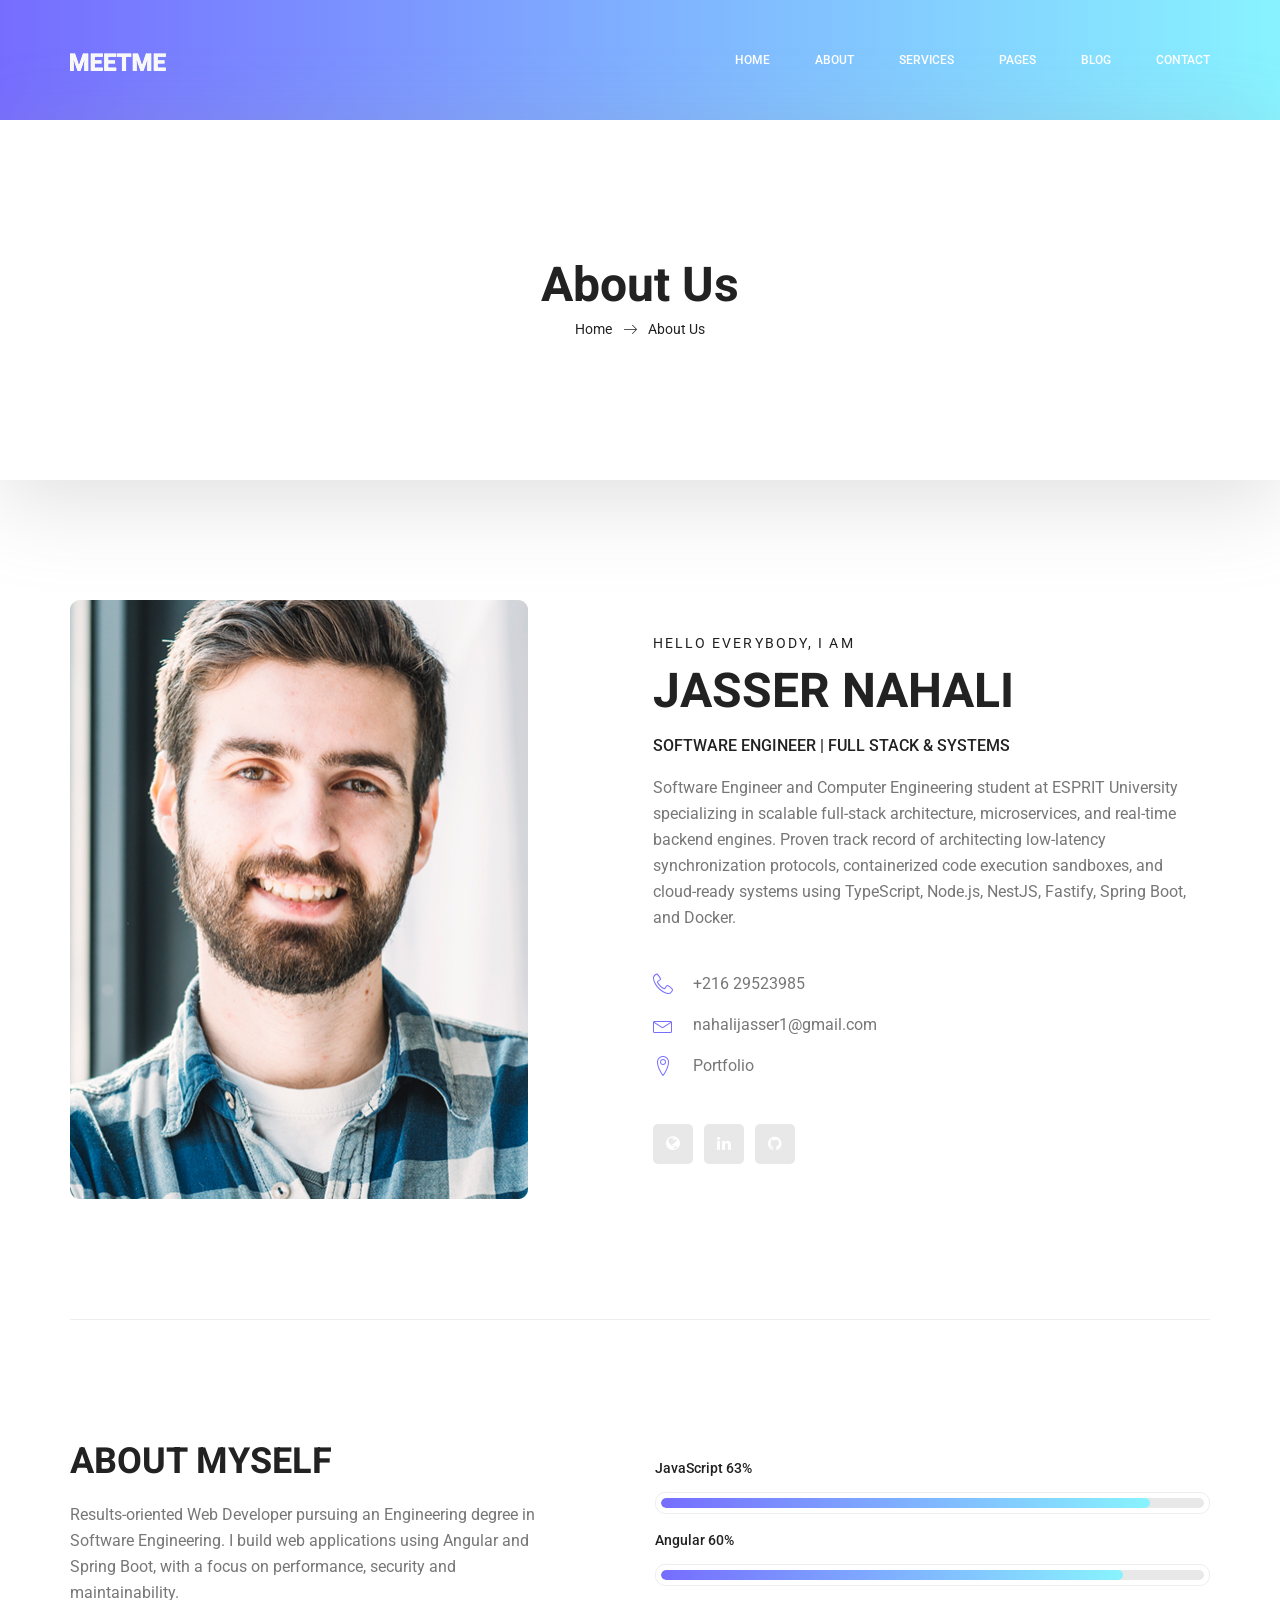
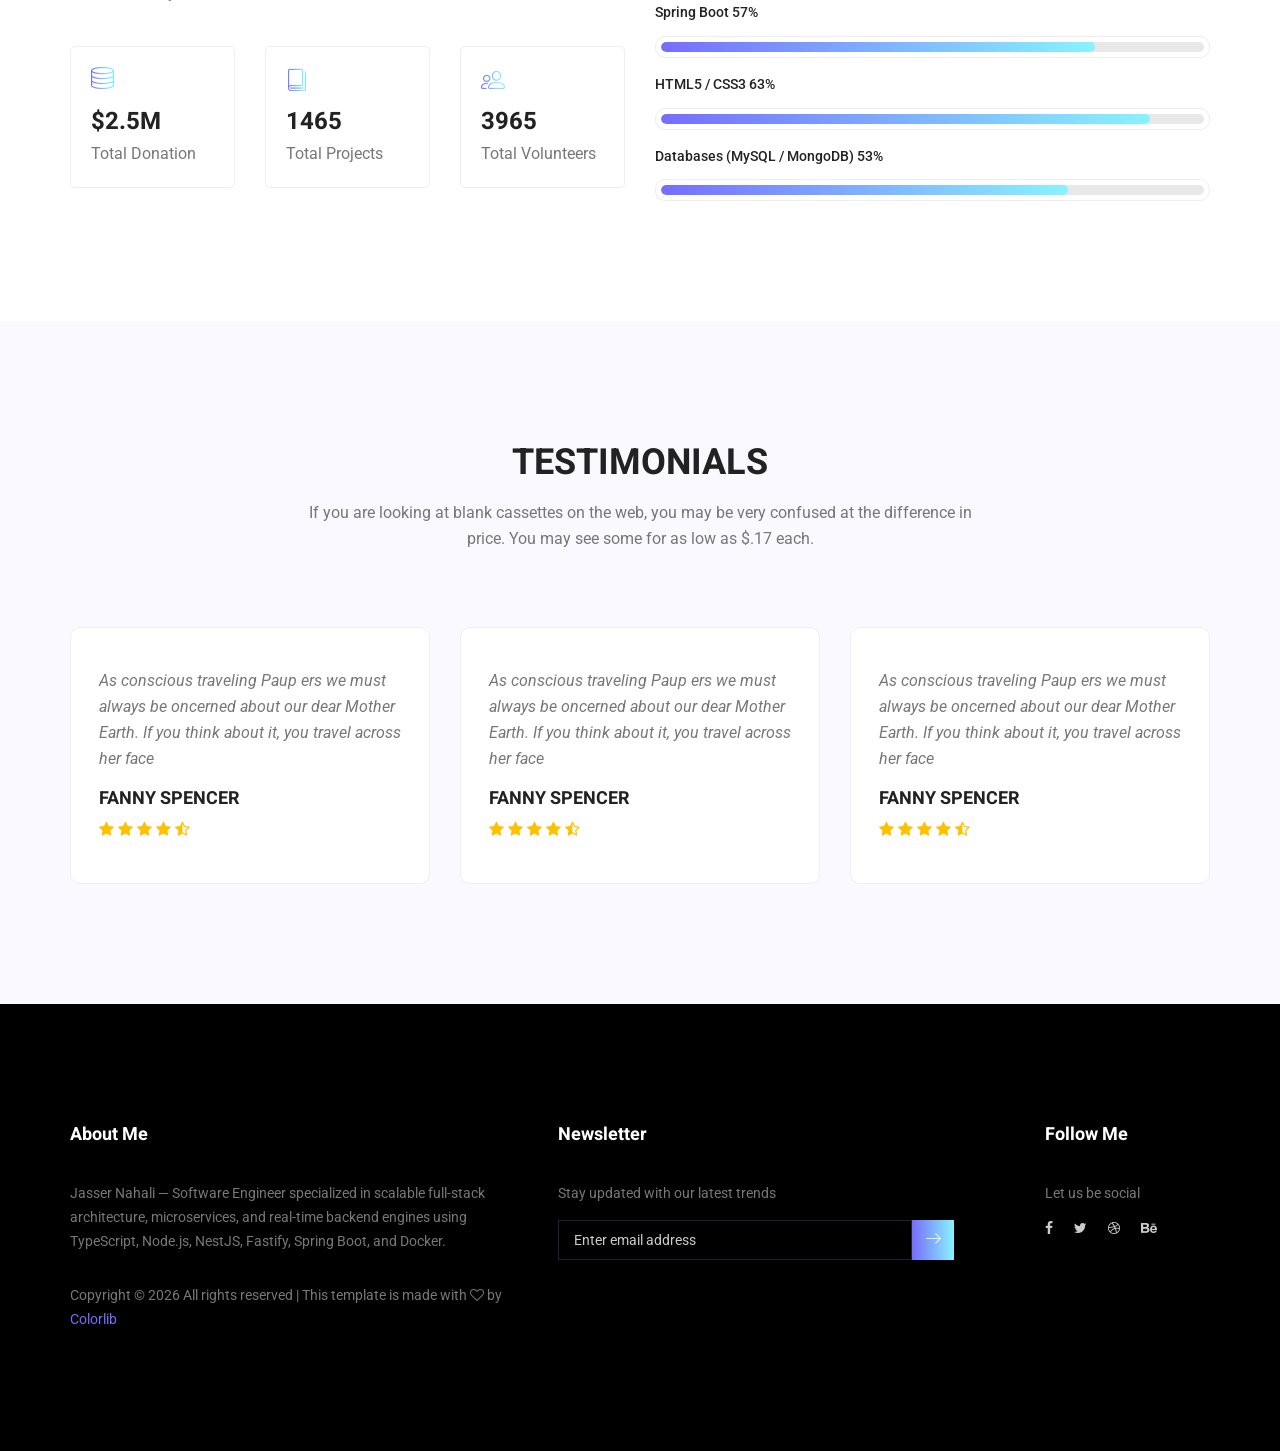
==== commit 78ae6bac: "Update portfolio content and translations from latest English and French CVs" ====
--- a/about-us.html
+++ b/about-us.html
@@ -100,12 +100,10 @@
 						<div class="personal_text">
 							<h6>Hello Everybody, I am</h6>
 							<h3>JASSER NAHALI</h3>
-							<h4>Web Developer</h4>
-							<p>Jasser Nahali — Web Developer focused on Angular and Spring Boot. I build responsive
-								front-ends and scalable back-ends, and publish production-ready templates and
-								deployments.</p>
+							<h4>Software Engineer | Full Stack & Systems</h4>
+							<p>Software Engineer and Computer Engineering student at ESPRIT University specializing in scalable full-stack architecture, microservices, and real-time backend engines. Proven track record of architecting low-latency synchronization protocols, containerized code execution sandboxes, and cloud-ready systems using TypeScript, Node.js, NestJS, Fastify, Spring Boot, and Docker.</p>
 							<ul class="list basic_info">
-								<li><a href="#"><i class="lnr lnr-phone-handset"></i> +216 58496268</a></li>
+								<li><a href="tel:+21629523985"><i class="lnr lnr-phone-handset"></i> +216 29523985</a></li>
 								<li><a href="mailto:nahalijasser1@gmail.com"><i class="lnr lnr-envelope"></i>
 										nahalijasser1@gmail.com</a></li>
 								<li><a href="https://jasser-nahali.netlify.app" target="_blank"><i
@@ -278,9 +276,7 @@
 						<div class="f_title">
 							<h3>About Me</h3>
 						</div>
-						<p>Results-oriented Web Developer (Angular, Spring Boot) currently studying Software Engineering
-							at ESPRIT University. I build secure, tested web applications and starter templates for
-							production use.</p>
+						<p>Jasser Nahali — Software Engineer specialized in scalable full-stack architecture, microservices, and real-time backend engines using TypeScript, Node.js, NestJS, Fastify, Spring Boot, and Docker.</p>
 						<p><!-- Link back to Colorlib can't be removed. Template is licensed under CC BY 3.0. -->
 							Copyright &copy;
 							<script>document.write(new Date().getFullYear());</script> All rights reserved | This
